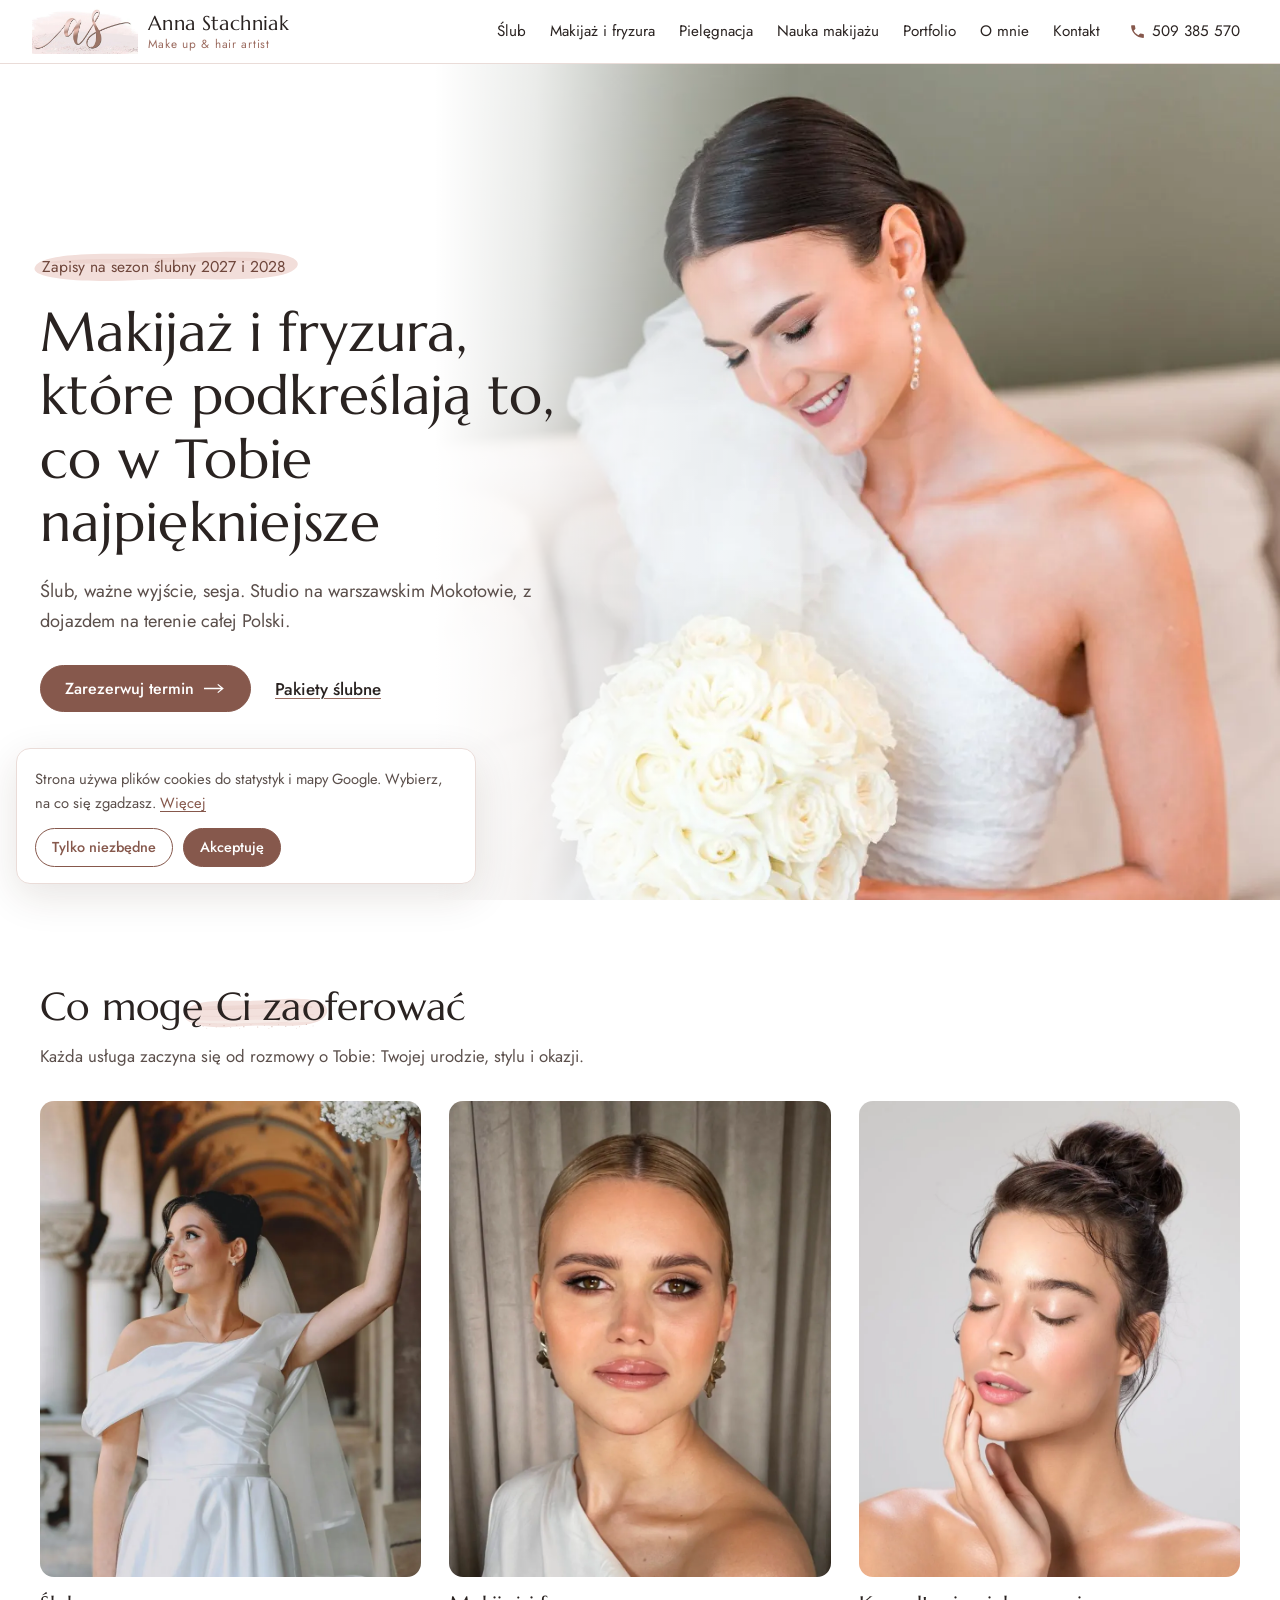
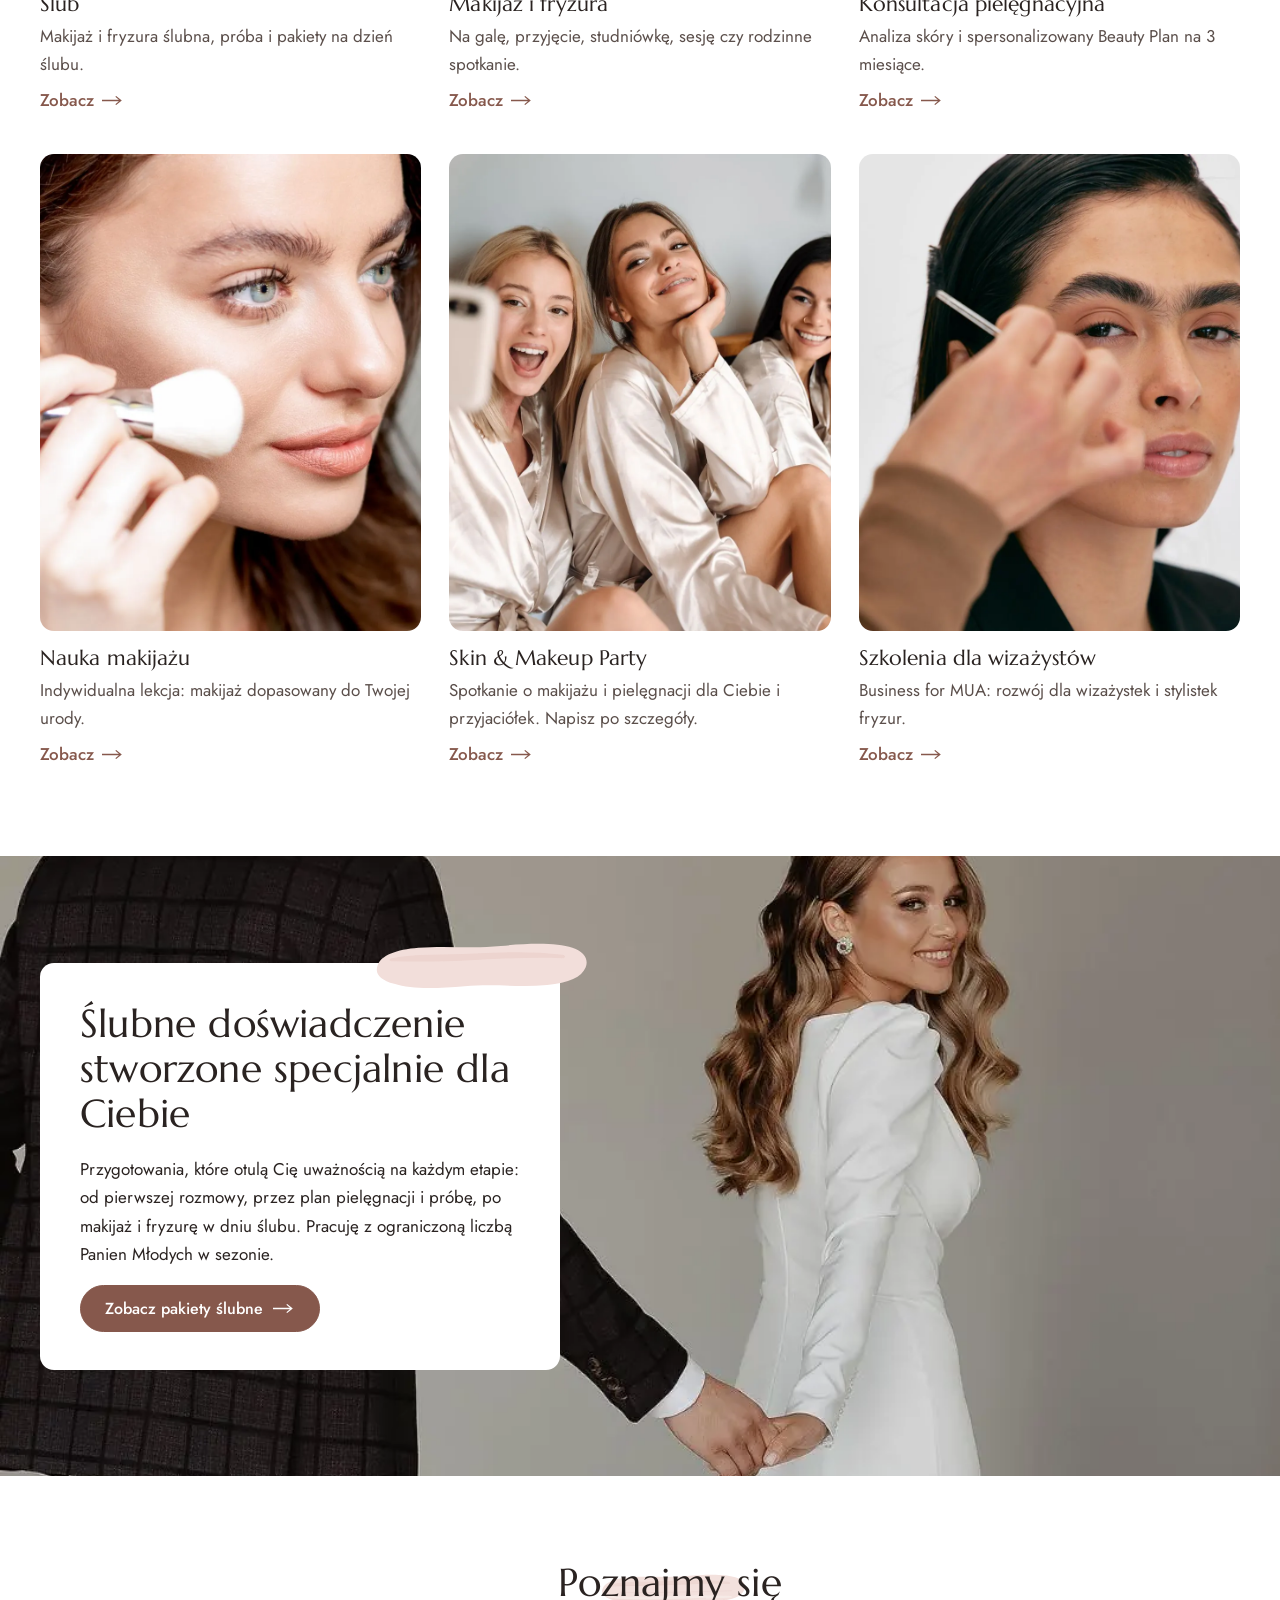
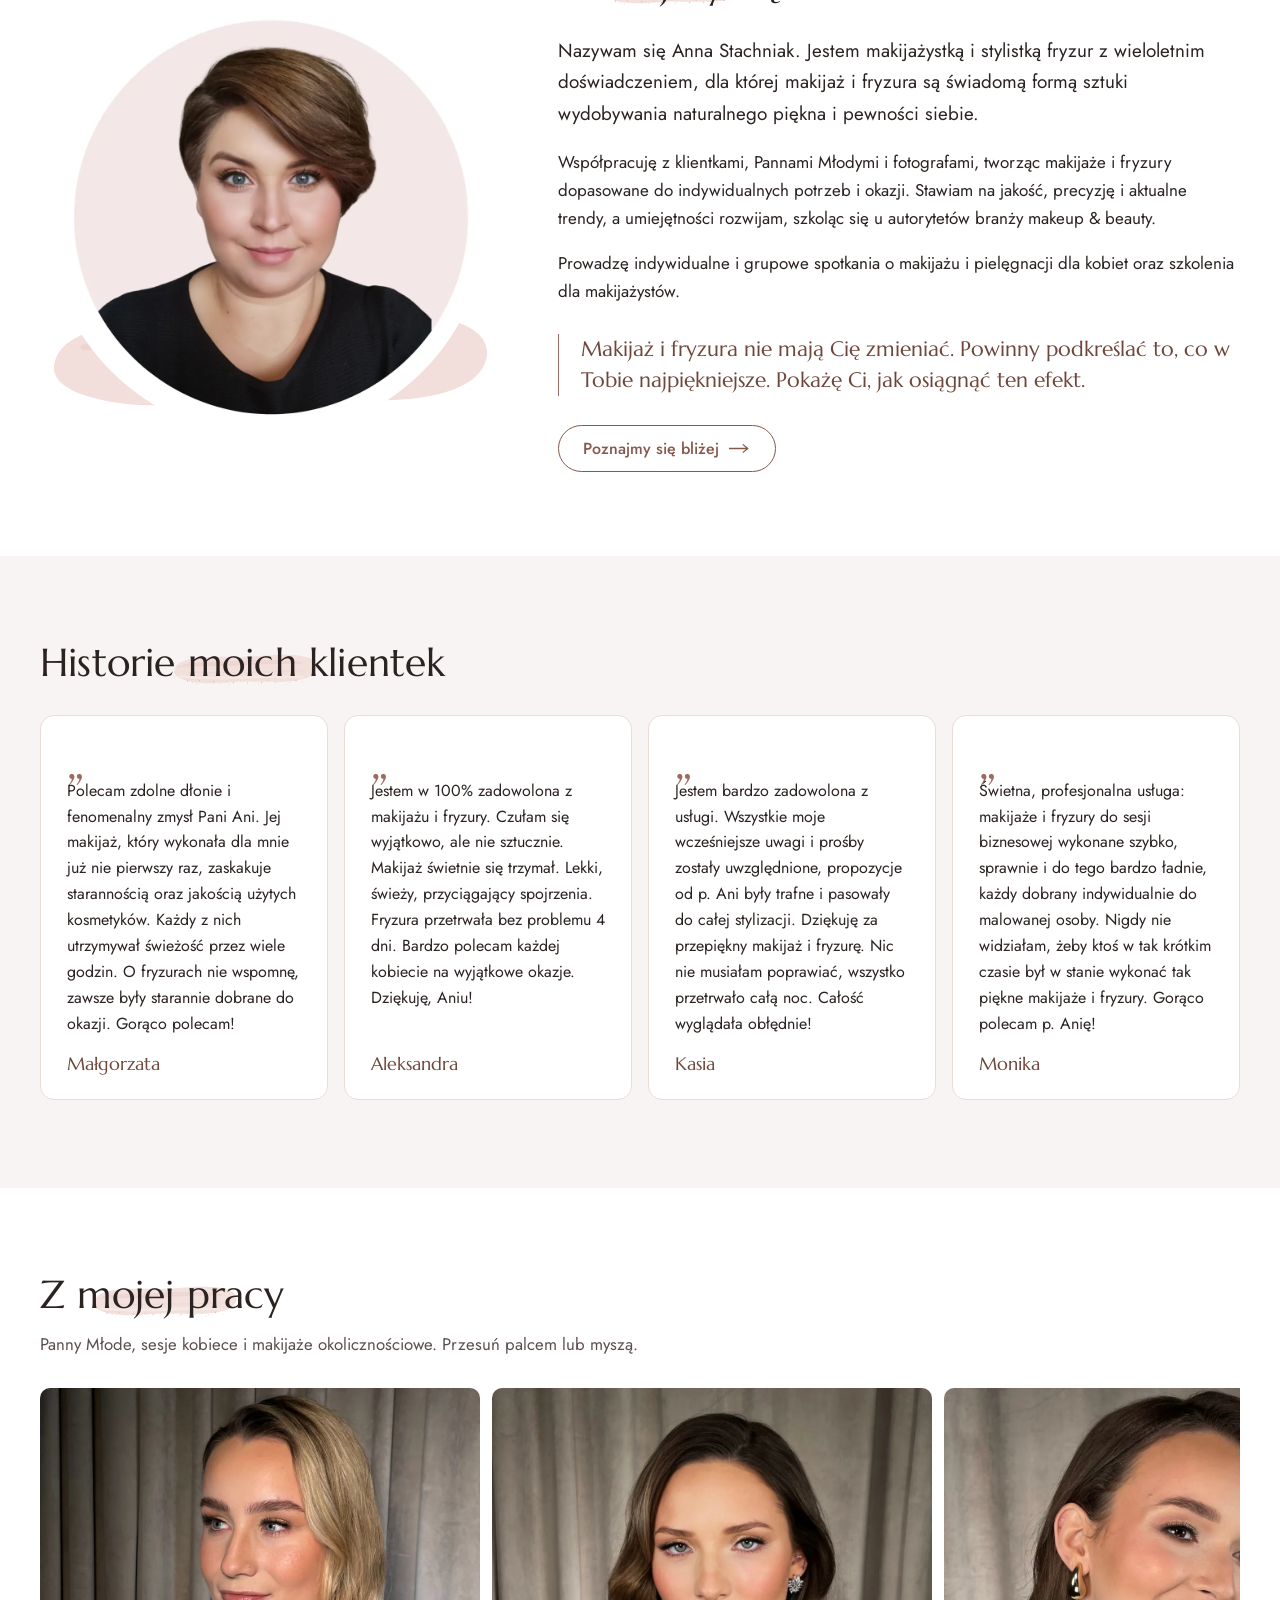
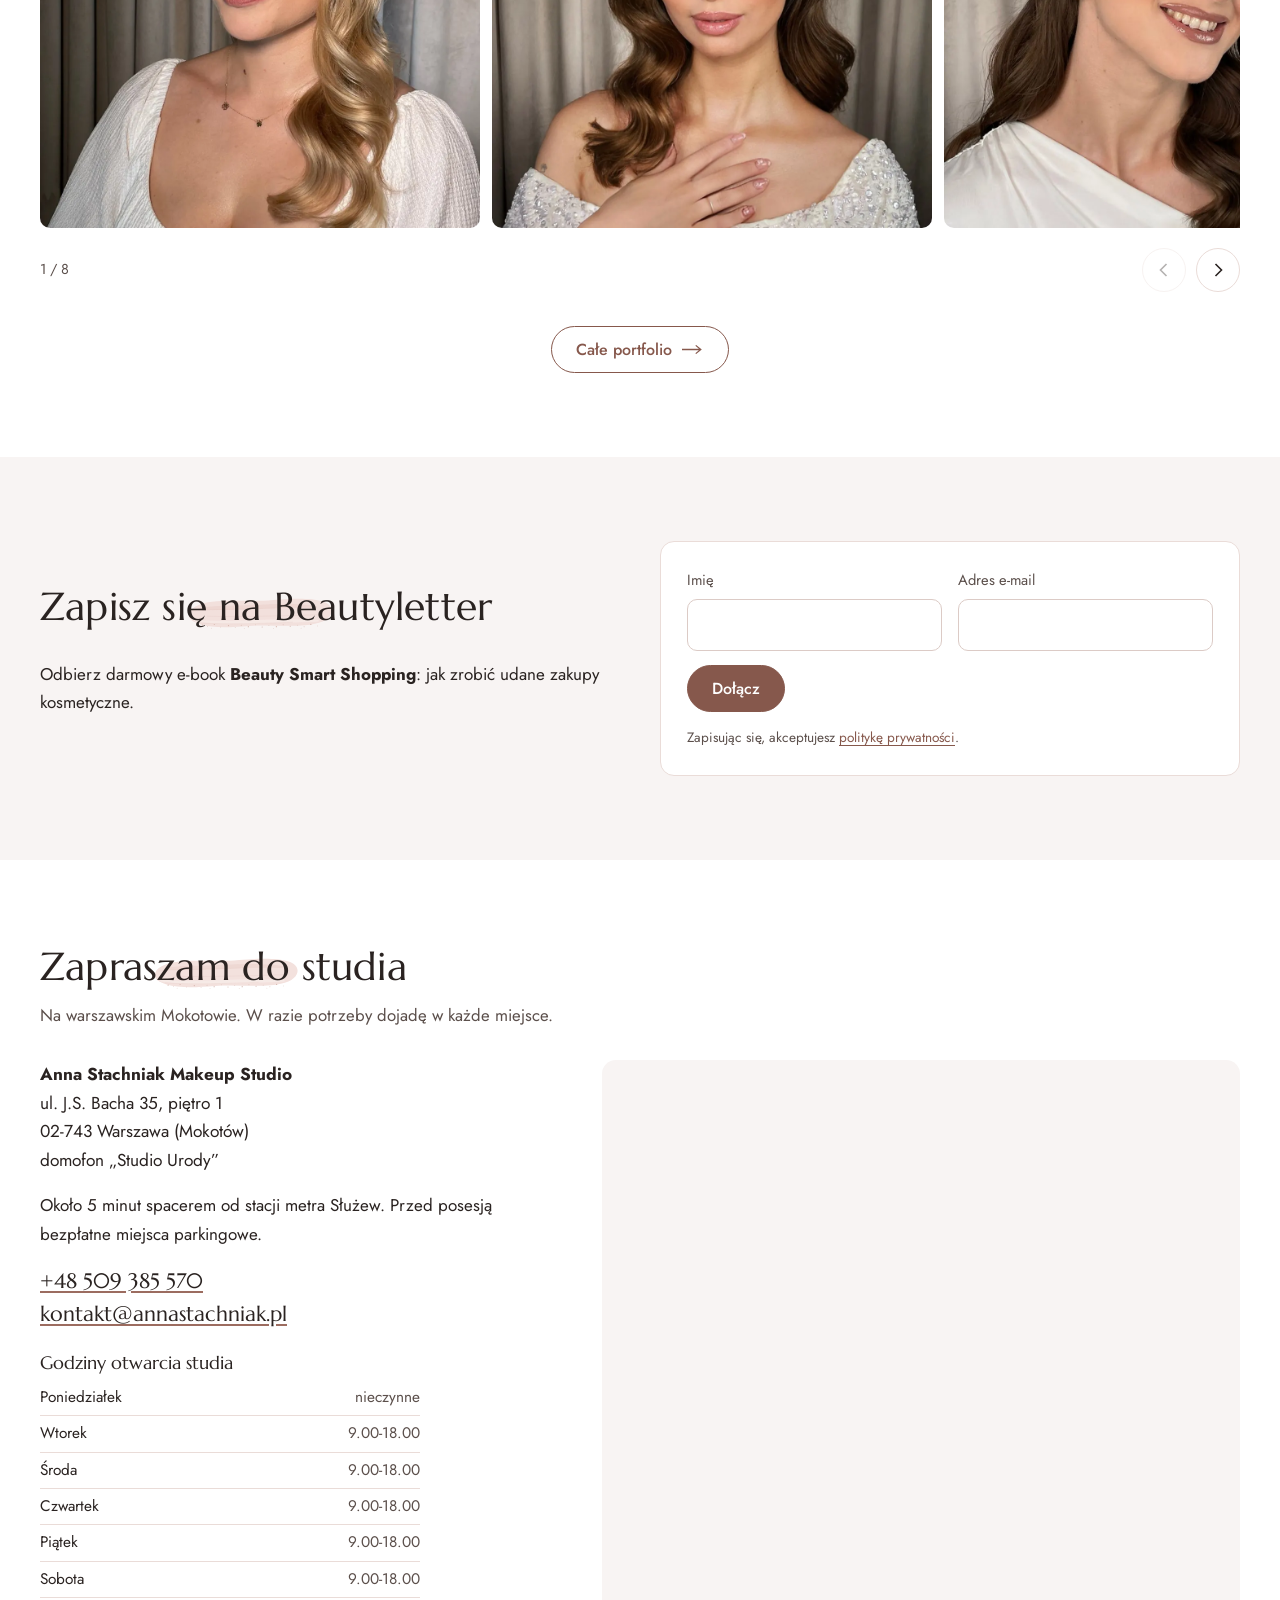
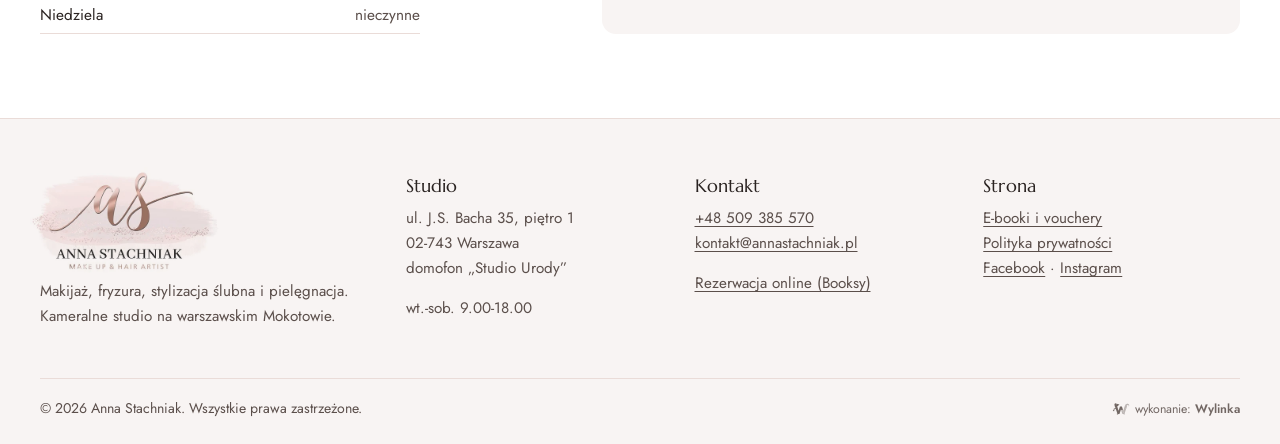
==== index.html @ 41c9ca5e "Koncept strony annastachniak.pl (podglad, noindex)" ====
<!doctype html>
<html lang="pl">
<head>
<meta charset="utf-8">
<meta name="viewport" content="width=device-width,initial-scale=1,viewport-fit=cover">
<meta name="robots" content="noindex,nofollow">
<title>Anna Stachniak - makijaż i fryzura ślubna, Warszawa Mokotów</title>
<meta name="description" content="Makijaż i fryzura ślubna, makijaż okolicznościowy, konsultacja pielęgnacyjna i nauka makijażu. Studio Anny Stachniak na warszawskim Mokotowie, ul. J.S. Bacha 35.">
<meta name="theme-color" content="#ffffff">
<link rel="icon" href="img/favicon.svg" type="image/svg+xml">
<link rel="preconnect" href="https://fonts.googleapis.com">
<link rel="preconnect" href="https://fonts.gstatic.com" crossorigin>
<link href="https://fonts.googleapis.com/css2?family=Jost:wght@400;500&family=Marcellus&display=swap" rel="stylesheet">
<link rel="stylesheet" href="style.css?v=3">
<style>
.wylinka-badge{display:inline-flex;align-items:center;gap:.4em;color:inherit;text-decoration:none;font-size:.875em;line-height:1;opacity:.85}
.wylinka-badge:hover,.wylinka-badge:focus-visible{opacity:1}
.wylinka-badge:focus-visible{outline:2px solid currentColor;outline-offset:3px;border-radius:2px}
.wylinka-badge svg{width:18px;height:18px;flex:none;overflow:visible}
.wylinka-badge b{font-weight:600}
.wylinka-badge .wy-old{opacity:.45;transform-origin:40px 30px;transition:transform .32s cubic-bezier(.3,.7,.4,1),opacity .32s ease-out}
.wylinka-badge .wy-pod{opacity:0;transition:opacity .2s ease-out .08s}
.wylinka-badge:hover .wy-old,.wylinka-badge:focus-visible .wy-old{transform:translate(9px,7px) rotate(9deg);opacity:0}
.wylinka-badge:hover .wy-pod,.wylinka-badge:focus-visible .wy-pod{opacity:1}
@media (prefers-reduced-motion:reduce){.wylinka-badge .wy-old,.wylinka-badge .wy-pod{transition:none}.wylinka-badge:hover .wy-old,.wylinka-badge:focus-visible .wy-old{transform:none;opacity:.45}.wylinka-badge:hover .wy-pod,.wylinka-badge:focus-visible .wy-pod{opacity:0}}
</style>
</head>
<body class="s-index">
<a class="skip" href="#tresc">Przejdź do treści</a>
<header class="top" id="top"><div class="wrap top-in">
<a class="logo" href="index.html" aria-label="Anna Stachniak, strona główna"><img src="img/monogram.webp" width="400" height="174" alt=""><span><b>Anna Stachniak</b><small>Make up &amp; hair artist</small></span></a>
<nav class="menu" id="menu" aria-label="Główne"><a href="slub.html">Ślub</a><a href="makijaz-i-fryzura.html">Makijaż i fryzura</a><a href="konsultacja-pielegnacyjna.html">Pielęgnacja</a><a href="nauka-makijazu.html">Nauka makijażu</a><a href="portfolio.html">Portfolio</a><a href="o-mnie.html">O mnie</a><a href="kontakt.html">Kontakt</a><a class="m-tel" href="tel:+48509385570"><svg viewBox="0 0 24 24" aria-hidden="true"><path d="M6.6 10.8a15.1 15.1 0 0 0 6.6 6.6l2.2-2.2a1 1 0 0 1 1-.25 11.4 11.4 0 0 0 3.6.57 1 1 0 0 1 1 1V20a1 1 0 0 1-1 1A17 17 0 0 1 3 4a1 1 0 0 1 1-1h3.5a1 1 0 0 1 1 1c0 1.25.2 2.45.57 3.57a1 1 0 0 1-.25 1z" fill="currentColor"/></svg>509 385 570</a></nav>
<a class="tel-top" href="tel:+48509385570" aria-label="Zadzwoń 509 385 570"><svg viewBox="0 0 24 24" aria-hidden="true"><path d="M6.6 10.8a15.1 15.1 0 0 0 6.6 6.6l2.2-2.2a1 1 0 0 1 1-.25 11.4 11.4 0 0 0 3.6.57 1 1 0 0 1 1 1V20a1 1 0 0 1-1 1A17 17 0 0 1 3 4a1 1 0 0 1 1-1h3.5a1 1 0 0 1 1 1c0 1.25.2 2.45.57 3.57a1 1 0 0 1-.25 1z" fill="currentColor"/></svg><span>509 385 570</span></a>
<a class="btn btn-top" href="kontakt.html#formularz">Zarezerwuj termin</a>
<button class="burger" type="button" aria-label="Menu" aria-expanded="false" aria-controls="menu"><span></span><span></span><span></span></button>
</div></header>
<main id="tresc">

<section class="hero" aria-label="Anna Stachniak, makijaż i fryzura">
<figure class="hero-foto"><img src="img/1a3449_2026_01_20.webp" width="1080" height="1080" alt="Uśmiechnięta panna młoda z gładkim upięciem i perłowymi kolczykami" fetchpriority="high" decoding="async"></figure>
<div class="hero-in"><div class="wrap">
<div class="hero-txt">
<p class="hero-info">Zapisy na sezon ślubny 2027 i 2028</p>
<h1>Makijaż i fryzura, które podkreślają to, co w Tobie najpiękniejsze</h1>
<p class="lead">Ślub, ważne wyjście, sesja. Studio na warszawskim Mokotowie, z dojazdem na terenie całej Polski.</p>
<div class="cta"><a class="btn " href="kontakt.html#formularz">Zarezerwuj termin<svg class="strz-i" viewBox="0 0 24 12" aria-hidden="true"><path d="M0 6h20M15 1.5 20.5 6 15 10.5" fill="none" stroke="currentColor" stroke-width="1.4"/></svg></a><a class="link-ciemny" href="slub.html">Pakiety ślubne</a></div>
</div></div></div>
</section>

<section class="sekcja" id="oferta"><div class="wrap">
<div class="glowa "><h2><span class="smuga-w"><svg class="smuga" viewBox="0 0 400 110" aria-hidden="true" focusable="false"><use href="img/motyw.svg#smuga"/></svg>Co mogę Ci zaoferować</span></h2><p class="sub">Każda usługa zaczyna się od rozmowy o Tobie: Twojej urodzie, stylu i okazji.</p></div>
<div class="karuzela k-kafle"><div class="tor" tabindex="0" role="region" aria-label="Oferta"><a class="kafel" href="slub.html"><figure><img src="img/5250cd_2026_01_11.webp" width="1080" height="1080" alt="Panna młoda w sukni pod arkadami" loading="lazy" decoding="async"></figure><h3>Ślub</h3><p>Makijaż i fryzura ślubna, próba i pakiety na dzień ślubu.</p><span class="wiecej">Zobacz<svg class="strz-i" viewBox="0 0 24 12" aria-hidden="true"><path d="M0 6h20M15 1.5 20.5 6 15 10.5" fill="none" stroke="currentColor" stroke-width="1.4"/></svg></span></a><a class="kafel" href="makijaz-i-fryzura.html"><figure><img src="img/84840c_2026_01_3.webp" width="1080" height="1080" alt="Makijaż wieczorowy i gładkie upięcie" loading="lazy" decoding="async"></figure><h3>Makijaż i fryzura</h3><p>Na galę, przyjęcie, studniówkę, sesję czy rodzinne spotkanie.</p><span class="wiecej">Zobacz<svg class="strz-i" viewBox="0 0 24 12" aria-hidden="true"><path d="M0 6h20M15 1.5 20.5 6 15 10.5" fill="none" stroke="currentColor" stroke-width="1.4"/></svg></span></a><a class="kafel" href="konsultacja-pielegnacyjna.html"><figure><img src="img/04ea63_2023_11_Anna-Stachniak-makijaz-i-fryzura-1.webp" width="1080" height="1080" alt="Kobieta z promienną cerą dotyka policzka" loading="lazy" decoding="async"></figure><h3>Konsultacja pielęgnacyjna</h3><p>Analiza skóry i spersonalizowany Beauty Plan na 3 miesiące.</p><span class="wiecej">Zobacz<svg class="strz-i" viewBox="0 0 24 12" aria-hidden="true"><path d="M0 6h20M15 1.5 20.5 6 15 10.5" fill="none" stroke="currentColor" stroke-width="1.4"/></svg></span></a><a class="kafel" href="nauka-makijazu.html"><figure><img src="img/860498_2026_01_73.webp" width="1080" height="1080" alt="Nakładanie pudru pędzlem" loading="lazy" decoding="async"></figure><h3>Nauka makijażu</h3><p>Indywidualna lekcja: makijaż dopasowany do Twojej urody.</p><span class="wiecej">Zobacz<svg class="strz-i" viewBox="0 0 24 12" aria-hidden="true"><path d="M0 6h20M15 1.5 20.5 6 15 10.5" fill="none" stroke="currentColor" stroke-width="1.4"/></svg></span></a><a class="kafel" href="kontakt.html#formularz"><figure><img src="img/d4dda2_2026_01_76.webp" width="1080" height="1080" alt="Trzy roześmiane kobiety w szlafrokach robią selfie" loading="lazy" decoding="async"></figure><h3>Skin & Makeup Party</h3><p>Spotkanie o makijażu i pielęgnacji dla Ciebie i przyjaciółek. Napisz po szczegóły.</p><span class="wiecej">Zobacz<svg class="strz-i" viewBox="0 0 24 12" aria-hidden="true"><path d="M0 6h20M15 1.5 20.5 6 15 10.5" fill="none" stroke="currentColor" stroke-width="1.4"/></svg></span></a><a class="kafel" href="https://businessformua.com/" rel="noopener"><figure><img src="img/6bdde3_2026_01_83.webp" width="1080" height="1080" alt="Wizażystka czesze brwi szczoteczką" loading="lazy" decoding="async"></figure><h3>Szkolenia dla wizażystów</h3><p>Business for MUA: rozwój dla wizażystek i stylistek fryzur.</p><span class="wiecej">Zobacz<svg class="strz-i" viewBox="0 0 24 12" aria-hidden="true"><path d="M0 6h20M15 1.5 20.5 6 15 10.5" fill="none" stroke="currentColor" stroke-width="1.4"/></svg></span></a></div><div class="nawig"><span class="licznik" aria-hidden="true"></span><button class="strz wstecz" type="button" aria-label="Poprzednie"><svg viewBox="0 0 16 16"><path d="M10.5 2 4.5 8l6 6"/></svg></button><button class="strz dalej" type="button" aria-label="Następne"><svg viewBox="0 0 16 16"><path d="M5.5 2l6 6-6 6"/></svg></button></div></div>
</div></section>

<section class="pas-foto" aria-label="Ślub">
<figure><img src="img/7d1604_2026_01_27.webp" width="1080" height="1080" alt="Para młoda idzie trzymając się za ręce" loading="lazy" decoding="async"></figure>
<div class="pas-txt"><div class="wrap"><div class="pas-karta">
<h2>Ślubne doświadczenie stworzone specjalnie dla Ciebie</h2>
<p>Przygotowania, które otulą Cię uważnością na każdym etapie: od pierwszej rozmowy, przez plan pielęgnacji i próbę, po makijaż i fryzurę w dniu ślubu. Pracuję z ograniczoną liczbą Panien Młodych w sezonie.</p>
<a class="btn " href="slub.html">Zobacz pakiety ślubne<svg class="strz-i" viewBox="0 0 24 12" aria-hidden="true"><path d="M0 6h20M15 1.5 20.5 6 15 10.5" fill="none" stroke="currentColor" stroke-width="1.4"/></svg></a>
</div></div></div>
</section>

<section class="sekcja" id="o-mnie"><div class="wrap poznajmy">
<figure class="portret"><img src="img/4a7f6d_2022_01_Anna-Stachniak-1.webp" width="1080" height="1080" alt="Anna Stachniak, wizażystka i stylistka fryzur" loading="lazy" decoding="async"></figure>
<div>
<div class="glowa "><h2><span class="smuga-w"><svg class="smuga" viewBox="0 0 400 110" aria-hidden="true" focusable="false"><use href="img/motyw.svg#smuga"/></svg>Poznajmy się</span></h2></div>
<p class="lead-m">Nazywam się Anna Stachniak. Jestem makijażystką i stylistką fryzur z wieloletnim doświadczeniem, dla której makijaż i fryzura są świadomą formą sztuki wydobywania naturalnego piękna i pewności siebie.</p>
<p>Współpracuję z klientkami, Pannami Młodymi i fotografami, tworząc makijaże i fryzury dopasowane do indywidualnych potrzeb i okazji. Stawiam na jakość, precyzję i aktualne trendy, a umiejętności rozwijam, szkoląc się u autorytetów branży makeup &amp; beauty.</p>
<p>Prowadzę indywidualne i grupowe spotkania o makijażu i pielęgnacji dla kobiet oraz szkolenia dla makijażystów.</p>
<blockquote class="motto">Makijaż i fryzura nie mają Cię zmieniać. Powinny podkreślać to, co w Tobie najpiękniejsze. Pokażę Ci, jak osiągnąć ten efekt.</blockquote>
<a class="btn btn-jasny" href="o-mnie.html">Poznajmy się bliżej<svg class="strz-i" viewBox="0 0 24 12" aria-hidden="true"><path d="M0 6h20M15 1.5 20.5 6 15 10.5" fill="none" stroke="currentColor" stroke-width="1.4"/></svg></a>
</div>
</div></section>

<section class="sekcja jasna" id="opinie"><div class="wrap">
<div class="glowa "><h2><span class="smuga-w"><svg class="smuga" viewBox="0 0 400 110" aria-hidden="true" focusable="false"><use href="img/motyw.svg#smuga"/></svg>Historie moich klientek</span></h2></div>
<div class="karuzela k-opinie"><div class="tor" tabindex="0" role="region" aria-label="Opinie klientek"><figure class="opinia"><span class="cudz" aria-hidden="true">„</span><blockquote>Polecam zdolne dłonie i fenomenalny zmysł Pani Ani. Jej makijaż, który wykonała dla mnie już nie pierwszy raz, zaskakuje starannością oraz jakością użytych kosmetyków. Każdy z nich utrzymywał świeżość przez wiele godzin. O fryzurach nie wspomnę, zawsze były starannie dobrane do okazji. Gorąco polecam!</blockquote><figcaption>Małgorzata</figcaption></figure><figure class="opinia"><span class="cudz" aria-hidden="true">„</span><blockquote>Jestem w 100% zadowolona z makijażu i fryzury. Czułam się wyjątkowo, ale nie sztucznie. Makijaż świetnie się trzymał. Lekki, świeży, przyciągający spojrzenia. Fryzura przetrwała bez problemu 4 dni. Bardzo polecam każdej kobiecie na wyjątkowe okazje. Dziękuję, Aniu!</blockquote><figcaption>Aleksandra</figcaption></figure><figure class="opinia"><span class="cudz" aria-hidden="true">„</span><blockquote>Jestem bardzo zadowolona z usługi. Wszystkie moje wcześniejsze uwagi i prośby zostały uwzględnione, propozycje od p. Ani były trafne i pasowały do całej stylizacji. Dziękuję za przepiękny makijaż i fryzurę. Nic nie musiałam poprawiać, wszystko przetrwało całą noc. Całość wyglądała obłędnie!</blockquote><figcaption>Kasia</figcaption></figure><figure class="opinia"><span class="cudz" aria-hidden="true">„</span><blockquote>Świetna, profesjonalna usługa: makijaże i fryzury do sesji biznesowej wykonane szybko, sprawnie i do tego bardzo ładnie, każdy dobrany indywidualnie do malowanej osoby. Nigdy nie widziałam, żeby ktoś w tak krótkim czasie był w stanie wykonać tak piękne makijaże i fryzury. Gorąco polecam p. Anię!</blockquote><figcaption>Monika</figcaption></figure></div><div class="nawig"><span class="licznik" aria-hidden="true"></span><button class="strz wstecz" type="button" aria-label="Poprzednie"><svg viewBox="0 0 16 16"><path d="M10.5 2 4.5 8l6 6"/></svg></button><button class="strz dalej" type="button" aria-label="Następne"><svg viewBox="0 0 16 16"><path d="M5.5 2l6 6-6 6"/></svg></button></div></div>
</div></section>

<section class="sekcja" id="portfolio-skrot"><div class="wrap">
<div class="glowa "><h2><span class="smuga-w"><svg class="smuga" viewBox="0 0 400 110" aria-hidden="true" focusable="false"><use href="img/motyw.svg#smuga"/></svg>Z mojej pracy</span></h2><p class="sub">Panny Młode, sesje kobiece i makijaże okolicznościowe. Przesuń palcem lub myszą.</p></div>
<div class="karuzela k-foto"><div class="tor" tabindex="0" role="region" aria-label="Zdjęcia z portfolio"><figure class="foto" style="aspect-ratio:1080/1080"><img src="img/2d2cc6_2026_01_16.webp" width="1080" height="1080" alt="Makijaż i fale na długich włosach" loading="lazy" decoding="async"></figure><figure class="foto" style="aspect-ratio:1080/1080"><img src="img/318553_2026_01_21.webp" width="1080" height="1080" alt="Panna młoda z falami i delikatnym makijażem" loading="lazy" decoding="async"></figure><figure class="foto" style="aspect-ratio:1080/1080"><img src="img/b1f1e5_2026_01_9.webp" width="1080" height="1080" alt="Rozświetlony makijaż i upięcie" loading="lazy" decoding="async"></figure><figure class="foto" style="aspect-ratio:1080/1080"><img src="img/ef9462_2026_01_5.webp" width="1080" height="1080" alt="Panna młoda w sukni z bufiastymi rękawami" loading="lazy" decoding="async"></figure><figure class="foto" style="aspect-ratio:1080/1080"><img src="img/0ae4c4_2026_01_12.webp" width="1080" height="1080" alt="Klasyczne fale i makijaż dzienny" loading="lazy" decoding="async"></figure><figure class="foto" style="aspect-ratio:1080/1080"><img src="img/9f9741_2026_01_15.webp" width="1080" height="1080" alt="Miękki makijaż i fale" loading="lazy" decoding="async"></figure><figure class="foto" style="aspect-ratio:1080/1080"><img src="img/fd767a_2026_01_4.webp" width="1080" height="1080" alt="Makijaż wieczorowy z gładkim upięciem" loading="lazy" decoding="async"></figure><figure class="foto" style="aspect-ratio:1080/1080"><img src="img/bb076a_2026_01_6.webp" width="1080" height="1080" alt="Makijaż i fryzura do błyszczącej kreacji" loading="lazy" decoding="async"></figure></div><div class="nawig"><span class="licznik" aria-hidden="true"></span><button class="strz wstecz" type="button" aria-label="Poprzednie"><svg viewBox="0 0 16 16"><path d="M10.5 2 4.5 8l6 6"/></svg></button><button class="strz dalej" type="button" aria-label="Następne"><svg viewBox="0 0 16 16"><path d="M5.5 2l6 6-6 6"/></svg></button></div></div>
<div class="cta-c"><a class="btn btn-jasny" href="portfolio.html">Całe portfolio<svg class="strz-i" viewBox="0 0 24 12" aria-hidden="true"><path d="M0 6h20M15 1.5 20.5 6 15 10.5" fill="none" stroke="currentColor" stroke-width="1.4"/></svg></a></div>
</div></section>

<section class="sekcja jasna" id="beautyletter"><div class="wrap bl">
<div>
<div class="glowa "><h2><span class="smuga-w"><svg class="smuga" viewBox="0 0 400 110" aria-hidden="true" focusable="false"><use href="img/motyw.svg#smuga"/></svg>Zapisz się na Beautyletter</span></h2></div>
<p>Odbierz darmowy e-book <b>Beauty Smart Shopping</b>: jak zrobić udane zakupy kosmetyczne.</p>
</div>
<form class="formularz f-bl" data-pokaz novalidate>
<label><span>Imię</span><input type="text" name="imie" autocomplete="given-name"></label>
<label><span>Adres e-mail</span><input type="email" name="email" autocomplete="email"></label>
<button class="btn" type="submit">Dołącz</button>
<p class="male">Zapisując się, akceptujesz <a href="polityka-prywatnosci.html">politykę prywatności</a>.</p>
<p class="info-form" role="status"></p>
</form>
</div></section>

<section class="sekcja" id="kontakt"><div class="wrap">
<div class="glowa "><h2><span class="smuga-w"><svg class="smuga" viewBox="0 0 400 110" aria-hidden="true" focusable="false"><use href="img/motyw.svg#smuga"/></svg>Zapraszam do studia</span></h2><p class="sub">Na warszawskim Mokotowie. W razie potrzeby dojadę w każde miejsce.</p></div>
<div class="kontakt-grid">
<div class="kontakt-dane">
<p class="adres"><b>Anna Stachniak Makeup Studio</b><br>ul. J.S. Bacha 35, piętro 1<br>02-743 Warszawa (Mokotów)<br>domofon „Studio Urody”</p>
<p>Około 5 minut spacerem od stacji metra Służew. Przed posesją bezpłatne miejsca parkingowe.</p>
<p class="duze"><a href="tel:+48509385570">+48 509 385 570</a><br><a href="mailto:kontakt@annastachniak.pl">kontakt@annastachniak.pl</a></p>
<table class="godziny"><caption>Godziny otwarcia studia</caption>
<tr><th>Poniedziałek</th><td>nieczynne</td></tr><tr><th>Wtorek</th><td>9.00-18.00</td></tr><tr><th>Środa</th><td>9.00-18.00</td></tr><tr><th>Czwartek</th><td>9.00-18.00</td></tr><tr><th>Piątek</th><td>9.00-18.00</td></tr><tr><th>Sobota</th><td>9.00-18.00</td></tr><tr><th>Niedziela</th><td>nieczynne</td></tr></table>
</div>
<div class="mapa"><iframe title="Mapa dojazdu do studia, ul. J.S. Bacha 35, Warszawa" src="https://www.google.com/maps?q=Jana+Sebastiana+Bacha+35,+02-743+Warszawa&amp;z=16&amp;output=embed" loading="lazy" referrerpolicy="no-referrer-when-downgrade"></iframe></div>
</div>
</div></section>
</main>
<footer class="stopka"><div class="wrap">
<div class="st-grid">
<div class="st-marka"><img src="img/logo.webp" width="480" height="267" alt="Anna Stachniak, make up &amp; hair artist" loading="lazy"><p>Makijaż, fryzura, stylizacja ślubna i pielęgnacja. Kameralne studio na warszawskim Mokotowie.</p></div>
<div><h3>Studio</h3><p>ul. J.S. Bacha 35, piętro 1<br>02-743 Warszawa<br>domofon „Studio Urody”</p><p>wt.-sob. 9.00-18.00</p></div>
<div><h3>Kontakt</h3><p><a href="tel:+48509385570">+48 509 385 570</a><br><a href="mailto:kontakt@annastachniak.pl">kontakt@annastachniak.pl</a></p><p><a href="https://annastachniak.booksy.com" rel="noopener">Rezerwacja online (Booksy)</a></p></div>
<div><h3>Strona</h3><p><a href="sklep.html">E-booki i vouchery</a><br><a href="polityka-prywatnosci.html">Polityka prywatności</a><br><a href="https://www.facebook.com/annastachniak.makeup.and.hair" rel="noopener">Facebook</a> · <a href="https://www.instagram.com/annastachniak_makeupstudio/" rel="noopener">Instagram</a></p></div>
</div>
<div class="st-dol"><span>© <span id="rok">2026</span> Anna Stachniak. Wszystkie prawa zastrzeżone.</span><a class="wylinka-badge" href="https://wylinka.pl/?utm_source=annastachniak.pl&amp;utm_medium=stopka&amp;utm_campaign=wykonanie" rel="noopener" title="Strona wykonana przez Wylinka"><svg viewBox="0 0 64 64" aria-hidden="true" focusable="false" fill="currentColor"><path d="M9.8 22.8l-1.2-7.9 2.2-3.7 15.5 4.6-.5 1.5-7.2 5.5 4.7 15.6 5-15.6 7 0 4.1 12.7-4.2-.9-2.6 1.8-.8-2.2-5.3 15.6-4.3 0 .4 .2-2.1 2.8-1.3-1.1 1.1-1.4-3.1 .2-.1-1.7 2.2-.1-5.7-16.5-4.8 .6-.8 3.1 0 .5-.3 .5 .8 2.2-1.6 .5-.4-1.3-.8 1.6-1.5-.8 .8-1.6-1.4 .6-.6-1.6 2.3-.8 .2-.4 1.3-4.8 5.9-.8-2.4-6.9zM15.2 13.7l-.1-.4-.4 .8-.1 .8 .1 1 .1 .4 .3 .7 .3-.9 .1-.7 0-.8z"/><path class="wy-pod" d="M37.1 49.8l-4.5-13.3 2.6-1.8 4.2 .9 .9 2.8 3-9.7 0-.5 .1-.8 3.2-8.4 .5-1 .6-1 .9-1.1 1.3-1 1.1-.7 1.4-.5 1.4-.3 .7 0 .9 0 1.2 .3 1.4 .6 .8 .5 .7 .7 .6 .7 .5 .9 .3 .9 .1 .9 0 .8-.2 .9-.5 .9-.5 .6-.7 .5-.7 .3-.1-.1 0-.1 .5-.5 .3-.7 .2-.5 0-.6-.1-.6-.3-.7-.4-.5-.4-.4-.5-.3-.6-.3-.7 0-.7 .1-.6 .1-.5 .4-.5 .5-.3 .5-.2 .7-.1 1.5-1.4 5.1-.8 3.3-.3 .7-.5 .7-6 17.5 1.9 .1-.1 1.7-3.1-.2 1.1 1.4-1.3 1.1-2.1-2.8 .4-.2z"/><path class="wy-old" d="M40.8 50l.4-.2-4.1 0-4.2-12.5 2.5-1.7 4.3 .9 .6 1.9 .6-1.6 0-.3 2.4-7.8 0-.5 .1-.8 3.2-8.4 .4-.8 .6-.9 .9-1.2 .9-.9 1.3-.8 1.4-.6 1.2-.3 1.4-.1 1.3 .1 .6 .2 .8 .3 1.1 .6 .9 .7 .7 .9 .5 .9 .3 .9 .1 1.1-.1 .9-.3 .9-.4 .7-.6 .7-.6 .4-.6 .2-.1-.1 0-.1 .5-.5 .3-.7 .2-.5 0-.5-.1-.6-.2-.6-.3-.5-.4-.5-.5-.3-.6-.3-.7-.1-.6 0-.6 .1-.6 .3-.6 .5-.3 .4-.2 .5-.1 .5-.1 1.5-1.4 5.1-.8 3.3-.3 .7-.5 .7-6 17.5 1.9 .1-.1 1.7-3.1-.2 1.1 1.4-1.3 1.1zM49.6 17.1l.6 1.7-1.5 1.9 .4 .4 1.8-2.1-.7-2.1zM48.1 28.3l.5 1.8-1.7 1.8 .4 .4 1.9-2-.6-2.2zM37.9 41.7l1.7-1.5-.4-.4-1.7 1.4zM42.6 38.7l-1.5 2.8 1.1 2-1.3 2.6 .5 .2 1.5-2.8-1.1-2 1.4-2.5z"/></svg><span>wykonanie: <b>Wylinka</b></span></a></div>
</div></footer>
<div class="mob" aria-hidden="true"><a href="tel:+48509385570"><svg viewBox="0 0 24 24" aria-hidden="true"><path d="M6.6 10.8a15.1 15.1 0 0 0 6.6 6.6l2.2-2.2a1 1 0 0 1 1-.25 11.4 11.4 0 0 0 3.6.57 1 1 0 0 1 1 1V20a1 1 0 0 1-1 1A17 17 0 0 1 3 4a1 1 0 0 1 1-1h3.5a1 1 0 0 1 1 1c0 1.25.2 2.45.57 3.57a1 1 0 0 1-.25 1z" fill="currentColor"/></svg>Zadzwoń</a><a class="mob-cta" href="kontakt.html#formularz">Zarezerwuj termin</a></div>
<div class="zgody" role="dialog" aria-label="Pliki cookies"><p>Strona używa plików cookies do statystyk i mapy Google. Wybierz, na co się zgadzasz. <a href="polityka-prywatnosci.html">Więcej</a></p><div><button type="button" class="btn btn-jasny" data-zgoda="niezbedne">Tylko niezbędne</button><button type="button" class="btn" data-zgoda="wszystkie">Akceptuję</button></div></div>
<script src="app.js?v=3" defer></script>
</body>
</html>
---- style.css ----
/* Anna Stachniak - koncept Wylinki. Motyw: pociągnięcie pędzla z logo (różowa smuga z drobinkami, różowe złoto liter "as"). */
:root{
  --ink:#2a2321; --ink2:#5b4f4b; --rose:#9c6c60; --rose-d:#86584c; --rose-dd:#6f463b;
  --blush:#f2deda; --line:#eadcd8; --jasne:#f8f4f3; --bg:#fff;
  --serif:"Marcellus",Georgia,"Times New Roman",serif; --sans:"Jost",system-ui,-apple-system,"Segoe UI",Roboto,sans-serif;
  --top:64px; --r:14px;
}
*{box-sizing:border-box}
html{-webkit-text-size-adjust:100%;scroll-padding-top:calc(var(--top) + 12px)}
@media (prefers-reduced-motion:no-preference){html{scroll-behavior:smooth}}
body{margin:0;background:var(--bg);color:var(--ink);font:400 17px/1.65 var(--sans);overflow-x:hidden}
img{max-width:100%;height:auto;display:block}
a{color:var(--rose-d);text-underline-offset:3px}
a:hover{color:var(--rose-dd)}
h1,h2,h3{font-family:var(--serif);font-weight:400;line-height:1.15;margin:0 0 .5em;color:var(--ink);letter-spacing:.005em}
h1{font-size:clamp(2rem,1.05rem + 3vw,3.5rem)}
h2{font-size:clamp(1.65rem,1.15rem + 1.7vw,2.45rem)}
h3{font-size:1.32rem}
p{margin:0 0 1em}
.wrap{width:min(1200px,100% - 32px);margin-inline:auto}
.skip{position:absolute;left:-999px;top:8px;background:#fff;padding:8px 12px;z-index:200}
.skip:focus{left:8px}
:focus-visible{outline:2px solid var(--rose-d);outline-offset:3px}

/* ---------- nagłówek ---------- */
.top{position:sticky;top:0;z-index:50;background:rgba(255,255,255,.97);border-bottom:1px solid var(--line);height:var(--top)}
.top-in{display:flex;align-items:center;gap:18px;height:100%}
.logo{display:flex;align-items:center;gap:10px;text-decoration:none;color:var(--ink);flex:none;margin-right:auto}
.logo img{height:46px;width:auto;margin:-2px 0 0 -8px}
.logo span{display:flex;flex-direction:column;line-height:1.1}
.logo b{font:400 1.22rem/1.1 var(--serif);letter-spacing:.02em}
.logo small{font-size:.74rem;color:var(--rose);letter-spacing:.06em;margin-top:3px}
.menu{display:flex;align-items:center;gap:2px}
.menu a{position:relative;padding:8px 11px;color:var(--ink);text-decoration:none;font-size:.95rem;white-space:nowrap;z-index:0}
.menu a::before{content:"";position:absolute;left:2px;right:2px;bottom:3px;height:16px;background:url(img/smuga.svg) center/100% 100% no-repeat;opacity:0;transform:scaleX(.6);transform-origin:left;transition:opacity .2s,transform .25s ease-out;z-index:-1}
.menu a:hover::before{opacity:.7;transform:none}
.menu a.on::before{opacity:1;transform:none}
.menu .m-tel{display:none}
.tel-top{display:flex;align-items:center;gap:6px;color:var(--ink);text-decoration:none;font-size:.95rem;white-space:nowrap}
.tel-top svg{width:17px;height:17px;color:var(--rose-d)}
.btn-top{padding:10px 18px;font-size:.92rem}
.burger{display:none;width:44px;height:44px;border:0;background:none;padding:10px;cursor:pointer;flex-direction:column;justify-content:center;gap:5px}
.burger span{display:block;height:1.6px;background:var(--ink);transition:transform .2s,opacity .2s}
.burger[aria-expanded="true"] span:nth-child(1){transform:translateY(6.6px) rotate(45deg)}
.burger[aria-expanded="true"] span:nth-child(2){opacity:0}
.burger[aria-expanded="true"] span:nth-child(3){transform:translateY(-6.6px) rotate(-45deg)}
@media (max-width:1380px){
  .top .btn-top{display:none}
}
@media (max-width:1100px){
  :root{--top:60px}
  .logo img{height:40px}
  .burger{display:flex}
  .tel-top span{display:none}
  .tel-top{width:44px;height:44px;justify-content:center;border:1px solid var(--line);border-radius:50%}
  .menu{position:fixed;left:0;right:0;top:var(--top);bottom:0;background:#fff;flex-direction:column;align-items:stretch;gap:0;padding:12px 20px 28px;overflow-y:auto;transform:translateY(-8px);opacity:0;visibility:hidden;transition:opacity .2s,transform .2s,visibility .2s}
  .menu.open{opacity:1;transform:none;visibility:visible}
  .menu a{font:400 1.45rem/1.3 var(--serif);padding:13px 4px;border-bottom:1px solid var(--line)}
  .menu a::before{left:0;right:auto;width:150px;bottom:10px;height:22px}
  .menu .m-tel{display:flex;align-items:center;gap:10px;font:500 1.05rem var(--sans);color:var(--rose-d);border:0;margin-top:14px}
  .menu .m-tel svg{width:18px;height:18px}
  .menu .m-tel::before{display:none}
}
@media (max-width:380px){.logo small{display:none}.logo b{font-size:1.1rem}}

/* ---------- przyciski ---------- */
.btn{white-space:nowrap;display:inline-flex;align-items:center;justify-content:center;gap:10px;background:var(--rose-d);color:#fff;border:1px solid var(--rose-d);border-radius:40px;padding:13px 24px;font:500 1rem/1.2 var(--sans);text-decoration:none;cursor:pointer;transition:background .2s,color .2s,transform .2s}
.btn:hover{background:var(--rose-dd);border-color:var(--rose-dd);color:#fff}
.btn:active{transform:scale(.98)}
.btn-jasny{background:transparent;color:var(--rose-d)}
.btn-jasny:hover{background:var(--rose-d);color:#fff}
.strz-i{width:22px;height:11px;flex:none;transition:transform .2s}
.btn:hover .strz-i{transform:translateX(3px)}
.link-ciemny{color:var(--ink);font-weight:500;text-decoration:underline;text-decoration-color:var(--rose);text-decoration-thickness:1px}
.cta{display:flex;flex-wrap:wrap;align-items:center;gap:14px 24px}
.cta-c{text-align:center;margin-top:34px}

/* ---------- nagłówki sekcji: litery na smudze, jak w logo ---------- */
.glowa{margin-bottom:30px;max-width:760px}
.glowa h2{margin-bottom:.35em}
.glowa.odstep{margin-top:56px}
.smuga-w{position:relative;display:inline;z-index:0}
.smuga{position:absolute;left:-.4em;top:.28em;width:calc(100% + .9em);max-width:12em;height:1.05em;z-index:-1;pointer-events:none;opacity:.9}
.sub{color:var(--ink2);margin:0;font-size:1.05rem}

/* ---------- hero (strona główna) ---------- */
.hero{position:relative;display:flex;align-items:center;min-height:min(calc(100svh - var(--top)),900px);overflow:hidden;background:#e9e6e1}
.hero{background:#fff}
.hero-foto{position:absolute;top:0;bottom:0;right:0;left:34%;margin:0}
.hero-foto img{width:100%;height:100%;object-fit:cover;object-position:50% 22%}
.hero-foto::after{content:"";position:absolute;inset:0;background:linear-gradient(90deg,#fff 0,rgba(255,255,255,.82) 12%,rgba(255,255,255,.25) 30%,rgba(255,255,255,0) 42%)}
.hero-in{position:relative;width:100%;padding:48px 0;z-index:1}
.hero-txt{max-width:560px}
.hero-info{display:inline-block;position:relative;z-index:0;font-size:.98rem;color:var(--rose-dd);margin-bottom:18px;padding:2px 2px}
.hero-info::before{content:"";position:absolute;inset:-6px -14px;background:url(img/smuga.svg) center/100% 100% no-repeat;z-index:-1}
.hero h1{margin-bottom:.4em}
.lead{font-size:1.14rem;color:var(--ink2);max-width:36em;margin-bottom:1.6em}
@media (max-width:760px){
  .hero{flex-direction:column;align-items:stretch;min-height:calc(100svh - var(--top));background:#fff}
  .hero::before{display:none}
  .hero-foto{position:relative;inset:auto;flex:1 1 0;min-height:min(60vw,30svh);max-height:58svh;align-self:stretch;width:100%}
  .hero-foto img{position:absolute;inset:0;object-position:58% 30%}
  .hero-foto::after{background:linear-gradient(180deg,rgba(255,255,255,0) 65%,#fff 100%)}
  .hero-in{flex:0 0 auto;padding:6px 0 calc(18px + env(safe-area-inset-bottom))}
  .hero-info{font-size:.9rem;margin-bottom:10px}
  .hero h1{font-size:clamp(1.62rem,1rem + 2.6svh,2.2rem);margin-bottom:.35em}
  .hero .lead{font-size:clamp(.98rem,.8rem + .9svh,1.08rem);margin-bottom:1.05em;line-height:1.5}
}
@media (max-width:760px) and (max-height:700px){
  .podhero h1{font-size:1.6rem}
  .podhero .lead{font-size:.95rem;line-height:1.5}
  .hero-info{margin-bottom:6px;font-size:.85rem}
  .hero h1{font-size:1.5rem}
  .hero .lead{font-size:.95rem;margin-bottom:.8em}
  .hero .btn{padding:11px 20px}
}

/* ---------- podstrony: hero ---------- */
.podhero{padding:44px 0 52px;border-bottom:1px solid var(--line)}
.ph-grid{display:grid;grid-template-columns:minmax(0,1.05fr) minmax(0,.95fr);gap:56px;align-items:center}
.ph-foto{position:relative;margin:0;z-index:0}
.ph-foto img{width:100%;aspect-ratio:4/5;max-height:calc(100svh - var(--top) - 96px);object-fit:cover;border-radius:var(--r)}
.ph-foto::before{content:"";position:absolute;left:-46px;bottom:-26px;width:68%;height:110px;background:url(img/smuga.svg) center/100% 100% no-repeat;z-index:-1}
.ph-portret img{aspect-ratio:1;border-radius:50%;max-height:none}
.ph-prosty{padding:48px 0 30px;border-bottom:0}
.ph-prosty .lead{margin-bottom:.8em}
.kotwice{display:flex;flex-wrap:wrap;gap:10px}
.kotwice a{border:1px solid var(--line);border-radius:40px;padding:8px 16px;text-decoration:none;color:var(--ink)}
.kotwice a:hover{border-color:var(--rose)}
@media (max-width:860px){
  .podhero:not(.ph-prosty){padding:0 0 24px;border-bottom:0}
  .ph-grid{display:flex;flex-direction:column-reverse;gap:18px;min-height:calc(100svh - var(--top) - 24px)}
  .ph-txt{flex:0 0 auto}
  .ph-foto{width:calc(100% + 32px);margin:0 -16px;flex:1 1 0;min-height:30svh;align-self:stretch}
  .ph-foto img{position:absolute;inset:0;height:100%;max-height:none;aspect-ratio:auto;border-radius:0}
  .ph-foto::before{display:none}
  .ph-portret{width:auto;margin:16px auto 0;flex:0 0 auto;min-height:0}
  .ph-portret img{position:static;width:min(62vw,280px);height:auto;aspect-ratio:1;border-radius:50%}
  .podhero h1{font-size:clamp(1.8rem,1.1rem + 3vw,2.4rem)}
  .podhero .lead{font-size:1.04rem;margin-bottom:1.1em}
}

/* ---------- sekcje ---------- */
.sekcja{padding:84px 0}
.sekcja.jasna{background:var(--jasne)}
@media (max-width:760px){.sekcja{padding:56px 0}}
.waski{max-width:820px}
.tekst p{max-width:44em}
.lead-m{font-size:1.18rem;color:var(--ink)}
.dwie{display:grid;grid-template-columns:minmax(0,1fr) minmax(0,1fr);gap:56px;align-items:start}
.trzy{display:grid;grid-template-columns:repeat(3,minmax(0,1fr));gap:28px}
.cztery{display:grid;grid-template-columns:repeat(4,minmax(0,1fr));gap:26px}
.cecha{border-top:1px solid var(--line);padding-top:18px}
.cecha h3{position:relative;z-index:0;display:inline-block}
.cecha h3::before{content:"";position:absolute;left:-10px;top:6px;width:72px;height:24px;background:url(img/smuga.svg) center/100% 100% no-repeat;z-index:-1}
.kroki .cecha h3::before{width:96px}
@media (max-width:960px){.dwie,.trzy{grid-template-columns:minmax(0,1fr);gap:32px}.cztery{grid-template-columns:repeat(2,minmax(0,1fr))}}
@media (max-width:560px){.cztery{grid-template-columns:minmax(0,1fr)}}
.motto{font:400 1.32rem/1.45 var(--serif);color:var(--rose-dd);margin:1.4em 0;padding:0 0 0 22px;border-left:1px solid var(--rose)}

/* poznajmy się */
.poznajmy{display:grid;grid-template-columns:minmax(0,.8fr) minmax(0,1.2fr);gap:64px;align-items:center}
.portret{margin:0;position:relative;z-index:0}
.portret img{border-radius:50%;width:min(100%,440px);margin:auto;aspect-ratio:1;object-fit:cover}
.portret::before{content:"";position:absolute;left:0;right:0;bottom:2%;height:30%;background:url(img/smuga.svg) center/100% 100% no-repeat;z-index:-1}
@media (max-width:860px){.poznajmy{grid-template-columns:minmax(0,1fr);gap:28px}.portret img{width:min(70vw,300px)}}

/* ---------- karuzele (palec + mysz) ---------- */
.karuzela{position:relative}
.tor{display:grid;grid-auto-flow:column;gap:16px;overflow-x:auto;overscroll-behavior-x:contain;scroll-snap-type:x mandatory;scrollbar-width:none;padding-bottom:4px;cursor:grab;-webkit-overflow-scrolling:touch}
.tor::-webkit-scrollbar{display:none}
.tor>*{scroll-snap-align:start}
.tor.ciag{cursor:grabbing;scroll-snap-type:none;user-select:none}
.tor.ciag *{pointer-events:none}
.tor img{-webkit-user-drag:none;user-select:none}
.nawig{display:flex;align-items:center;justify-content:flex-end;gap:10px;margin-top:16px}
.nawig.zbedna{display:none}
.licznik{margin-right:auto;font-size:.9rem;color:var(--ink2)}
.strz{width:44px;height:44px;border-radius:50%;border:1px solid var(--line);background:#fff;display:grid;place-items:center;cursor:pointer;transition:border-color .2s,opacity .2s}
.strz:hover:not(:disabled){border-color:var(--rose)}
.strz:disabled{opacity:.35;cursor:default}
.strz svg{width:16px;height:16px;fill:none;stroke:var(--ink);stroke-width:1.6}

/* kafle oferty */
.k-kafle .tor{grid-auto-columns:minmax(0,78%)}
.kafel{display:block;text-decoration:none;color:var(--ink)}
.kafel figure{margin:0 0 14px;overflow:hidden;border-radius:var(--r)}
.kafel img{width:100%;aspect-ratio:4/5;object-fit:cover;transition:transform .6s cubic-bezier(.2,.7,.2,1)}
.kafel:hover img{transform:scale(1.035)}
.kafel h3{position:relative;display:inline-block;z-index:0;margin-bottom:.25em}
.kafel h3::before{content:"";position:absolute;left:-10px;right:-14px;top:.15em;height:1.15em;background:url(img/smuga.svg) center/100% 100% no-repeat;z-index:-1;opacity:0;transition:opacity .25s}
.kafel:hover h3::before{opacity:1}
.kafel p{color:var(--ink2);margin-bottom:.5em}
.wiecej{display:inline-flex;align-items:center;gap:8px;color:var(--rose-d);font-weight:500}
@media (min-width:640px){.k-kafle .tor{grid-auto-columns:minmax(0,calc(50% - 8px))}}
@media (min-width:980px){.k-kafle .tor{grid-auto-flow:row;grid-template-columns:repeat(3,minmax(0,1fr));gap:40px 28px;overflow:visible;cursor:auto}.k-kafle .nawig{display:none}}

/* galerie zdjęć: naturalne proporcje, nic nie ucięte */
.k-foto .tor,.k-hist .tor{grid-auto-columns:max-content;gap:12px}
.foto{margin:0;height:var(--h,420px)}
.foto img{height:100%;width:100%;object-fit:cover;max-width:none;border-radius:10px}
.k-foto{--h:440px}
.k-waska{--h:460px}
.k-szeroka{--h:280px}
@media (max-width:760px){.k-foto{--h:min(118vw,440px)}.k-waska{--h:min(118vw,420px)}.k-szeroka{--h:min(52vw,230px)}}

/* portfolio */
.historie{display:grid;grid-template-columns:minmax(0,1fr);gap:52px}
.karuzela,.historia{min-width:0}
@media (min-width:1000px){.historie{grid-template-columns:repeat(2,minmax(0,1fr));gap:56px 40px}.k-hist{--h:340px}.hist-jedno .foto,.hist-jedno img{max-height:340px}}
.historia h3{margin:14px 0 4px;font-size:1.4rem}
.historia .link-ciemny{font-size:.95rem}
.k-hist{--h:380px}
.hist-jedno .foto{height:auto;max-height:380px;max-width:100%;width:fit-content}
.hist-jedno img{height:auto;width:auto;max-width:100%;max-height:380px}
.k-hist .nawig{margin-top:-2px}
@media (max-width:760px){.k-hist{--h:min(82vw,320px)}.hist-jedno img{max-height:min(82vw,320px)}}

/* pas zdjęciowy */
.pas-foto{position:relative;min-height:620px;display:flex;align-items:center;overflow:hidden}
.pas-foto figure{position:absolute;inset:0;margin:0}
.pas-foto img{width:100%;height:100%;object-fit:cover;object-position:60% 40%}
.pas-txt{position:relative;width:100%;padding:60px 0}
.pas-karta{background:#fff;max-width:520px;padding:38px 40px;border-radius:var(--r);position:relative;z-index:0}
.pas-karta::before{content:"";position:absolute;right:-30px;top:-28px;width:220px;height:64px;background:url(img/smuga.svg) center/100% 100% no-repeat;z-index:-1}
@media (max-width:760px){
  .pas-foto{display:block;min-height:0}
  .pas-foto figure{position:relative;height:min(100vw,440px)}
  .pas-txt{padding:0}
  .pas-karta{margin:-60px 0 0;padding:28px 22px;max-width:none;box-shadow:0 10px 30px rgba(60,30,20,.08)}
  .pas-karta::before{right:auto;left:10px;width:170px}
}

/* opinie */
.k-opinie .tor{grid-auto-columns:minmax(0,86%)}
@media (min-width:700px){.k-opinie .tor{grid-auto-columns:minmax(0,calc(50% - 8px))}}
@media (min-width:1100px){.k-opinie .tor{grid-auto-columns:minmax(0,calc(33.333% - 11px))}}
.opinia{margin:0;background:#fff;border:1px solid var(--line);border-radius:var(--r);padding:28px 26px 24px;display:flex;flex-direction:column}
.sekcja:not(.jasna) .opinia{background:var(--jasne);border-color:transparent}
.cudz{font:400 3.4rem/0.6 var(--serif);color:var(--rose);height:.5em;display:block;margin-bottom:6px}
.opinia blockquote{margin:0 0 16px;font-size:1rem;line-height:1.62;color:var(--ink);flex:1}
.opinia figcaption{font:400 1.1rem var(--serif);color:var(--rose-dd)}
.zrodlo{font-size:.9rem;color:var(--ink2);margin-top:14px}

/* pakiety / cenniki */
.pakiety{display:grid;grid-template-columns:repeat(3,minmax(0,1fr));gap:22px;align-items:stretch}
.p-dwa{grid-template-columns:repeat(2,minmax(0,1fr));max-width:900px}
.pakiet{background:#fff;border:1px solid var(--line);border-radius:var(--r);padding:28px 26px;display:flex;flex-direction:column;position:relative;z-index:0}
.pakiet.wyroz{border-color:var(--rose)}
.pakiet h3{position:relative;display:inline-block;align-self:flex-start;z-index:0}
.pakiet h3::before{content:"";position:absolute;left:-12px;right:-16px;top:.1em;height:1.2em;background:url(img/smuga.svg) center/100% 100% no-repeat;z-index:-1}
.pk-opis{color:var(--ink2);font-size:.98rem}
.pakiet ul{margin:0 0 18px;padding:0;list-style:none;flex:1}
.pakiet li{position:relative;padding:5px 0 5px 20px;font-size:.97rem;line-height:1.5;border-bottom:1px dashed var(--line)}
.pakiet li::before{content:"";position:absolute;left:2px;top:.95em;width:9px;height:1.4px;background:var(--rose)}
.cena{font:400 1.75rem/1.2 var(--serif);color:var(--rose-dd);margin:0}
.cena small{display:block;font:400 .9rem/1.4 var(--sans);color:var(--ink2);margin-top:4px}
.pk-extra{font-size:.9rem;color:var(--ink2);margin:12px 0 0;padding-top:12px;border-top:1px solid var(--line)}
@media (max-width:980px){.pakiety,.p-dwa{grid-template-columns:minmax(0,1fr)}}
.cenniki{display:grid;grid-template-columns:repeat(2,minmax(0,1fr));gap:28px}
.cennik{background:#fff;border:1px solid var(--line);border-radius:var(--r);padding:26px 26px 18px}
.cennik h3{font-size:1.6rem;position:relative;display:inline-block;z-index:0}
.cennik h3::before{content:"";position:absolute;left:-12px;right:-20px;top:.1em;height:1.2em;background:url(img/smuga.svg) center/100% 100% no-repeat;z-index:-1}
.poz-lista{list-style:none;margin:0;padding:0}
.poz-lista li{display:flex;justify-content:space-between;gap:16px;padding:12px 0;border-bottom:1px solid var(--line)}
.poz b{font-weight:500;display:block}
.poz small,.kw small{display:block;font-size:.86rem;color:var(--ink2);line-height:1.4}
.kw{font:400 1.2rem/1.2 var(--serif);color:var(--rose-dd);text-align:right;white-space:nowrap}
.uwagi{margin:14px 0 0;padding:0 0 0 18px;font-size:.9rem;color:var(--ink2)}
@media (max-width:860px){.cenniki{grid-template-columns:minmax(0,1fr)}.cennik{padding:22px 18px 14px}}
.voucher{display:flex;justify-content:space-between;align-items:center;gap:20px;margin-top:40px;padding:26px 28px;border-radius:var(--r);background:#fff;border:1px solid var(--line)}
.voucher h3{margin-bottom:.3em}.voucher p{margin:0;color:var(--ink2)}
.voucher .cena{color:var(--rose-dd);flex:none}
@media (max-width:640px){.voucher{flex-direction:column;align-items:flex-start}}

/* listy */
.lista-box{background:var(--jasne);border-radius:var(--r);padding:28px 26px}
.lista-ozd{list-style:none;margin:0;padding:0}
.lista-ozd li{position:relative;padding:8px 0 8px 26px;border-bottom:1px solid var(--line)}
.lista-ozd li::before{content:"";position:absolute;left:0;top:1.05em;width:14px;height:8px;background:url(img/smuga.svg) center/100% 100% no-repeat;filter:saturate(1.6) brightness(.85)}
.program{margin:0;padding:0;list-style:none;counter-reset:p}
.program li{counter-increment:p;position:relative;padding:12px 0 12px 44px;border-bottom:1px solid var(--line)}
.program li::before{content:counter(p);position:absolute;left:0;top:10px;font:400 1.15rem var(--serif);color:var(--rose-d)}
.pedzle{list-style:none;padding:0}
.pedzle li{padding:6px 0;border-bottom:1px dashed var(--line)}
.pedzle span{color:var(--ink2);font-size:.9rem}

/* FAQ */
.faq details{border-bottom:1px solid var(--line)}
.faq summary{list-style:none;cursor:pointer;padding:18px 40px 18px 0;position:relative;font:400 1.14rem/1.4 var(--serif)}
.faq summary::-webkit-details-marker{display:none}
.faq summary::after{content:"";position:absolute;right:6px;top:50%;width:14px;height:14px;margin-top:-7px;background:linear-gradient(var(--rose-d),var(--rose-d)) center/14px 1.5px no-repeat,linear-gradient(var(--rose-d),var(--rose-d)) center/1.5px 14px no-repeat;transition:transform .25s}
.faq details[open] summary::after{transform:rotate(45deg)}
.faq .odp{padding:0 0 18px;color:var(--ink2)}
.faq .odp ul,.faq .odp ol{padding-left:20px;margin:0}
.faq .odp li{margin-bottom:6px}

/* produkty */
.produkty{display:grid;grid-template-columns:repeat(4,minmax(0,1fr));gap:20px}
.produkt{position:relative;border:1px solid var(--line);border-radius:var(--r);padding:30px 22px 22px;display:flex;flex-direction:column;gap:12px;overflow:hidden;z-index:0}
.produkt .smuga{position:absolute;left:-30px;top:-10px;width:240px;height:70px;z-index:-1}
.produkt h3{font-size:1.18rem;flex:1;margin:18px 0 0}
.produkt .btn{align-self:flex-start;padding:10px 18px}
@media (max-width:980px){.produkty{grid-template-columns:repeat(2,minmax(0,1fr))}}
@media (max-width:520px){.produkty{grid-template-columns:minmax(0,1fr)}}

/* formularze */
.formularz{display:grid;grid-template-columns:repeat(2,minmax(0,1fr));gap:14px 16px;background:#fff;border:1px solid var(--line);border-radius:var(--r);padding:26px}
.formularz label{display:flex;flex-direction:column;gap:6px;font-size:.92rem;color:var(--ink2)}
.formularz .cala{grid-column:1/-1}
.formularz input,.formularz select,.formularz textarea{font:inherit;font-size:16px;color:var(--ink);border:1px solid #dccbc6;border-radius:10px;padding:12px 14px;background:#fff;width:100%;min-width:0}
.formularz input:focus,.formularz select:focus,.formularz textarea:focus{outline:2px solid var(--rose);outline-offset:0;border-color:var(--rose)}
.formularz .btn,.formularz .male,.formularz .info-form{grid-column:1/-1}
.formularz .btn{justify-self:start}
.male{font-size:.85rem;color:var(--ink2);margin:0}
.info-form{margin:0;color:var(--rose-dd);font-weight:500;min-height:0}
.info-form:empty{display:none}
@media (max-width:560px){.formularz{grid-template-columns:minmax(0,1fr);padding:20px 16px}}
.bl{display:grid;grid-template-columns:minmax(0,1fr) minmax(0,1fr);gap:40px;align-items:center}
@media (max-width:860px){.bl{grid-template-columns:minmax(0,1fr);gap:20px}}

/* kontakt */
.kontakt-grid{display:grid;grid-template-columns:minmax(0,.9fr) minmax(0,1.1fr);gap:40px;align-items:stretch}
.adres{font-size:1.08rem}
.duze{font:400 1.3rem/1.6 var(--serif)}
.duze a{color:var(--ink);text-decoration-color:var(--rose)}
.godziny{border-collapse:collapse;width:100%;max-width:380px;font-size:.96rem}
.godziny caption{text-align:left;font:400 1.1rem var(--serif);margin-bottom:6px}
.godziny th{text-align:left;font-weight:400;padding:5px 0;border-bottom:1px solid var(--line)}
.godziny td{text-align:right;padding:5px 0;border-bottom:1px solid var(--line);color:var(--ink2)}
.mapa{border-radius:var(--r);overflow:hidden;min-height:380px;background:var(--jasne)}
.mapa iframe{width:100%;height:100%;min-height:380px;border:0;display:block}
@media (max-width:860px){.kontakt-grid{grid-template-columns:minmax(0,1fr);gap:26px}.mapa,.mapa iframe{min-height:300px}}

/* stopka */
.stopka{background:var(--jasne);border-top:1px solid var(--line);padding:56px 0 24px;font-size:.95rem;color:var(--ink2)}
.st-grid{display:grid;grid-template-columns:1.3fr 1fr 1fr 1fr;gap:32px}
.st-marka img{width:190px;mix-blend-mode:multiply;margin:-8px 0 6px -10px}
.stopka h3{font:400 1.1rem var(--serif);color:var(--ink);margin-bottom:.5em}
.stopka a{color:var(--ink2)}
.stopka a:hover{color:var(--rose-dd)}
.st-dol{display:flex;justify-content:space-between;align-items:center;flex-wrap:wrap;gap:12px 24px;margin-top:34px;padding-top:18px;border-top:1px solid var(--line);font-size:.88rem}
@media (max-width:860px){.st-grid{grid-template-columns:1fr 1fr;gap:24px 18px}.st-marka{grid-column:1/-1}.stopka{padding:40px 0 calc(90px + env(safe-area-inset-bottom))}}

/* pasek mobilny po przewinięciu */
.mob{display:none}
@media (max-width:760px){
  .mob{display:grid;grid-template-columns:1fr 1.4fr;gap:8px;position:fixed;left:0;right:0;bottom:0;z-index:40;padding:8px 10px calc(8px + env(safe-area-inset-bottom));background:rgba(255,255,255,.97);border-top:1px solid var(--line);transform:translateY(110%);transition:transform .25s ease-out}
  .mob.widac{transform:none}
  .mob a{display:flex;align-items:center;justify-content:center;gap:8px;height:46px;border-radius:40px;border:1px solid var(--rose-d);color:var(--rose-d);text-decoration:none;font-weight:500}
  .mob svg{width:17px;height:17px}
  .mob .mob-cta{background:var(--rose-d);color:#fff}
}

/* zgody */
.zgody{position:fixed;left:16px;bottom:16px;z-index:60;max-width:min(460px,calc(100% - 32px));background:#fff;border:1px solid var(--line);border-radius:var(--r);box-shadow:0 12px 40px rgba(60,30,20,.12);padding:18px 18px 16px;font-size:.92rem;display:none}
.zgody.pokaz{display:block}
.zgody p{margin:0 0 12px;color:var(--ink2)}
.zgody div{display:flex;gap:10px;flex-wrap:wrap}
.zgody .btn{padding:10px 16px;font-size:.9rem}
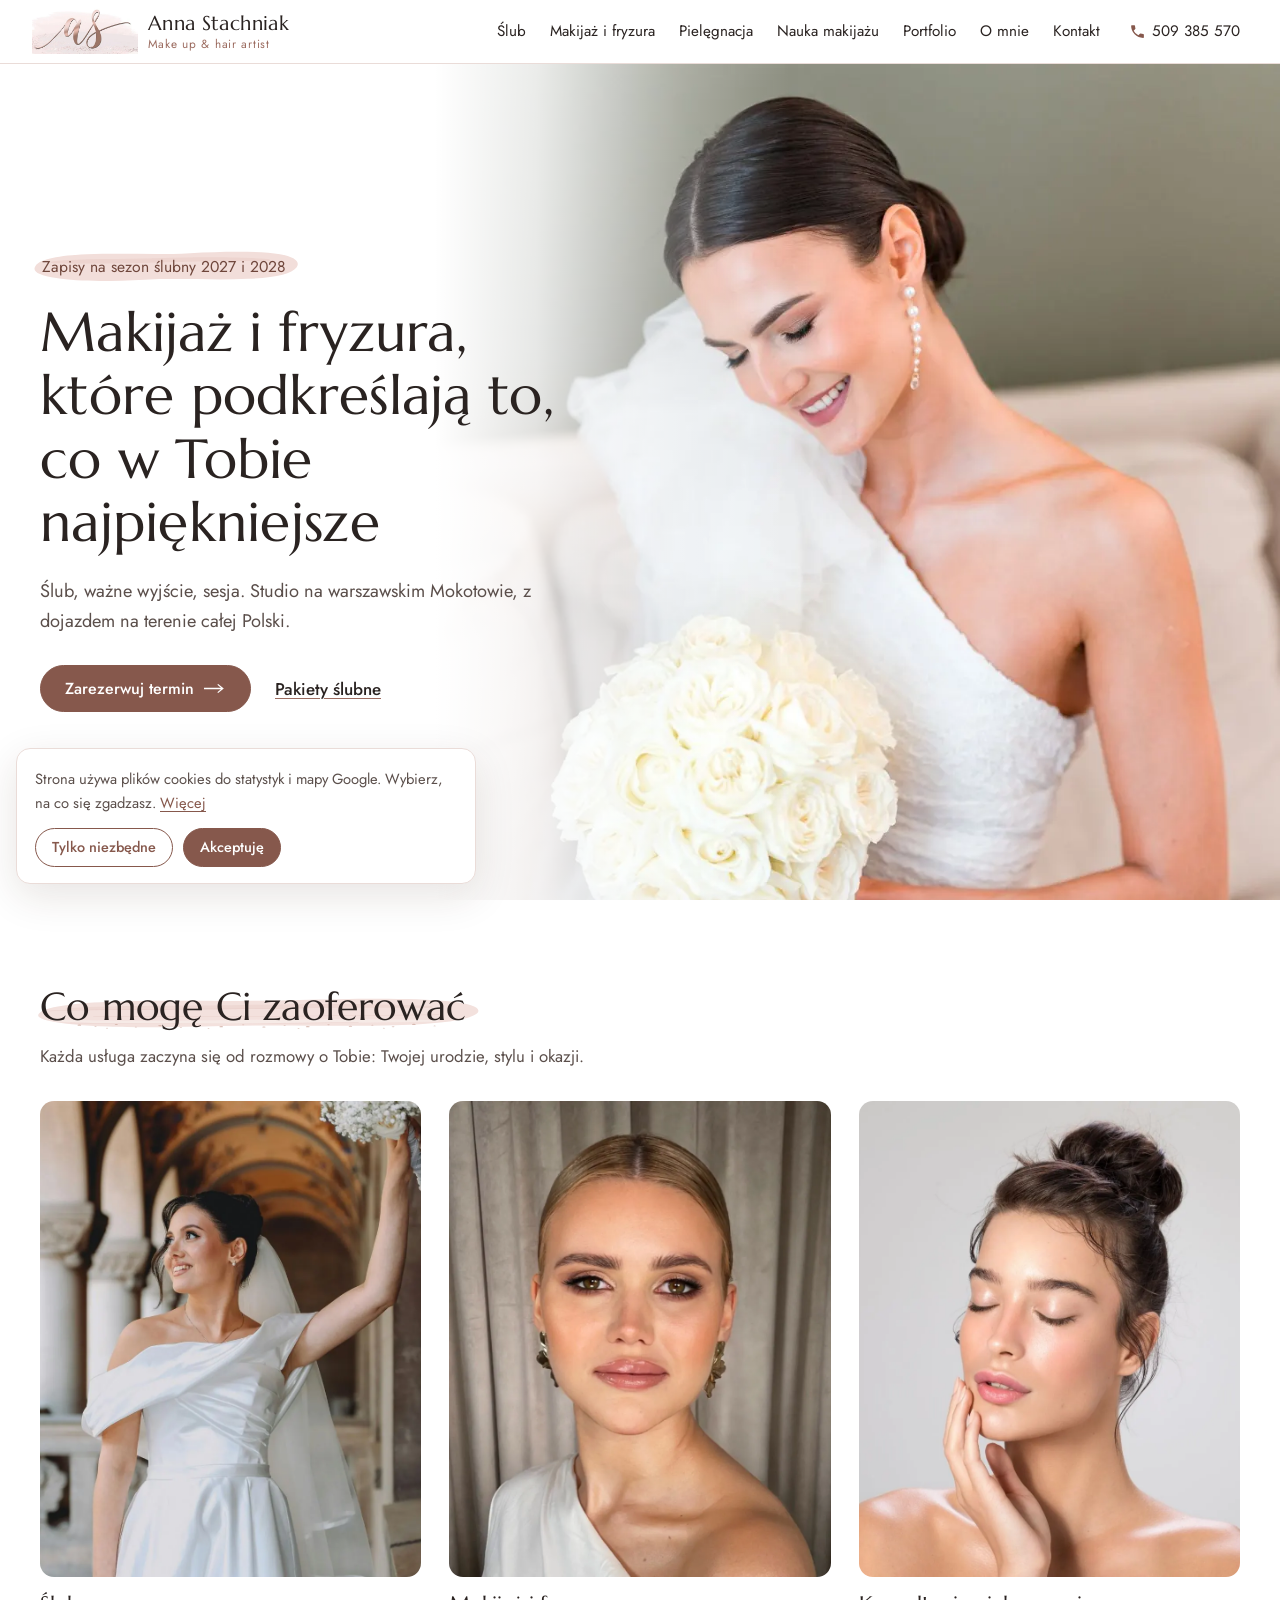
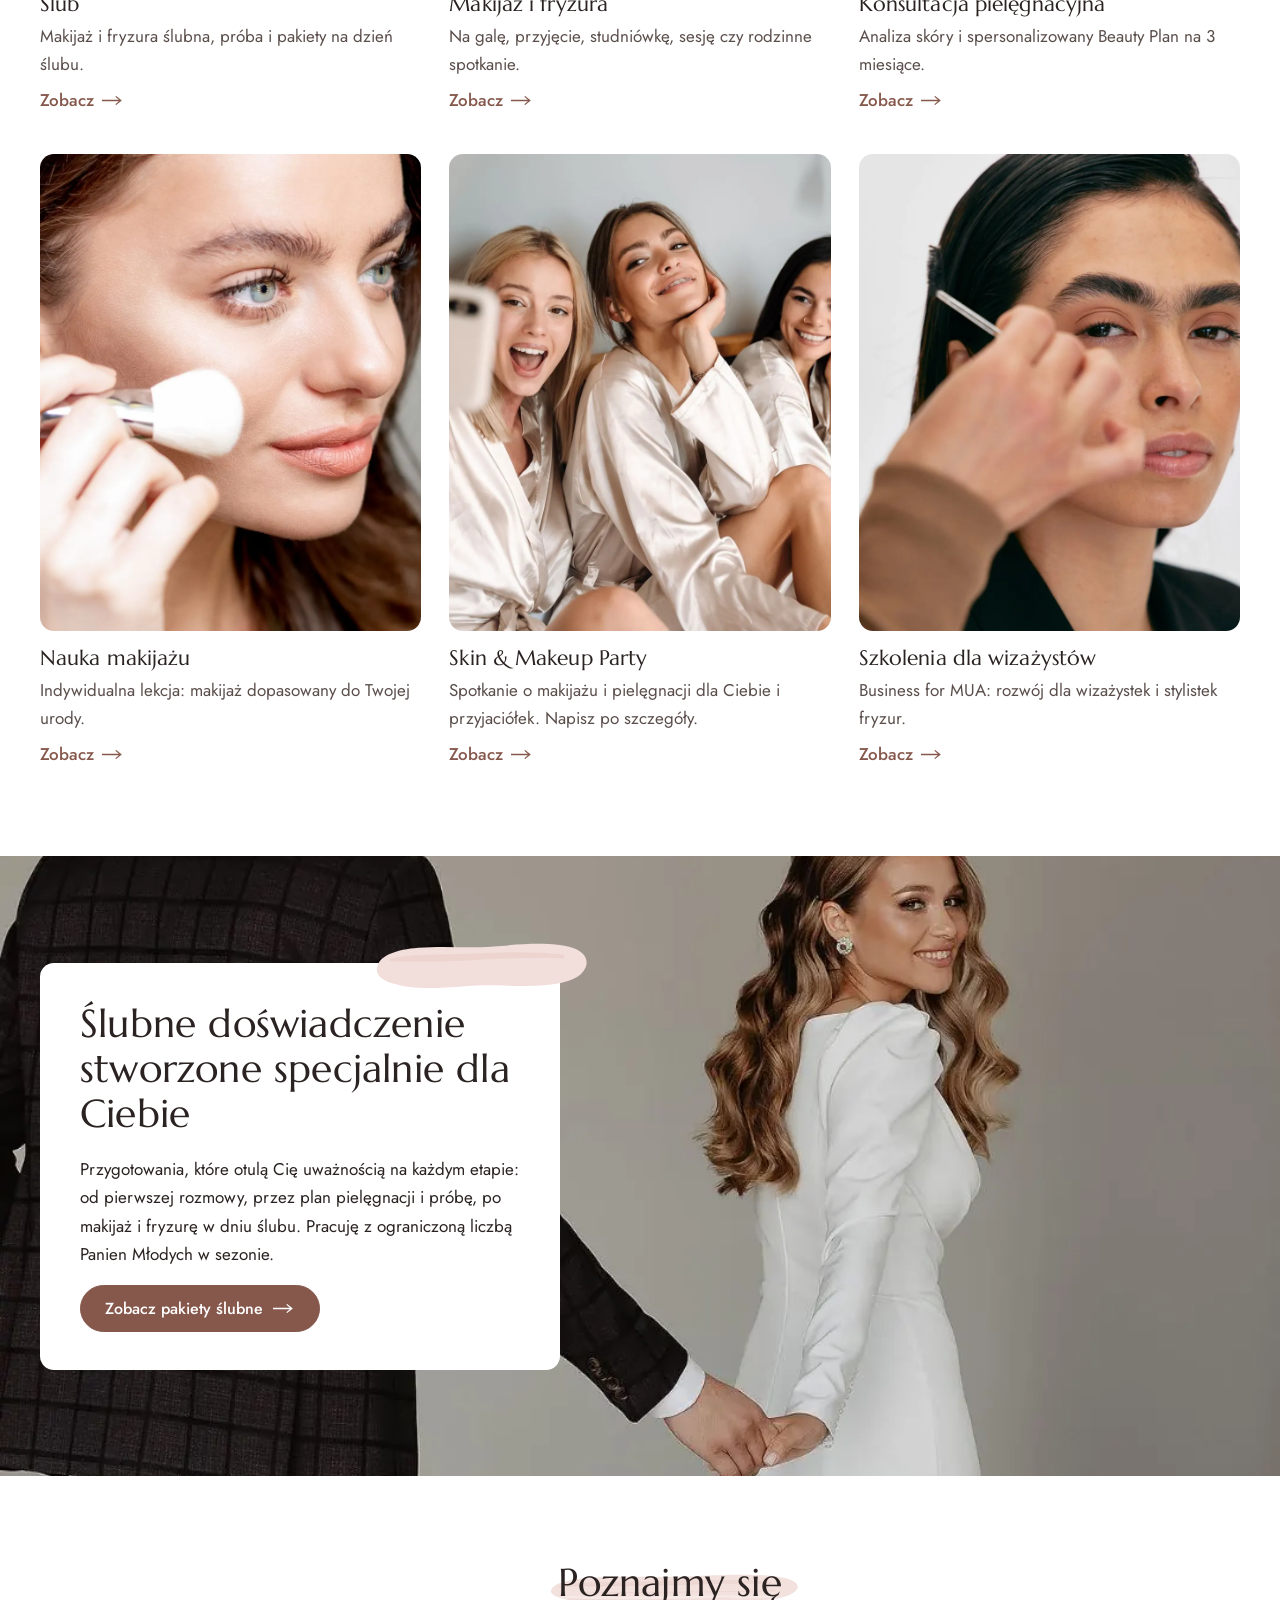
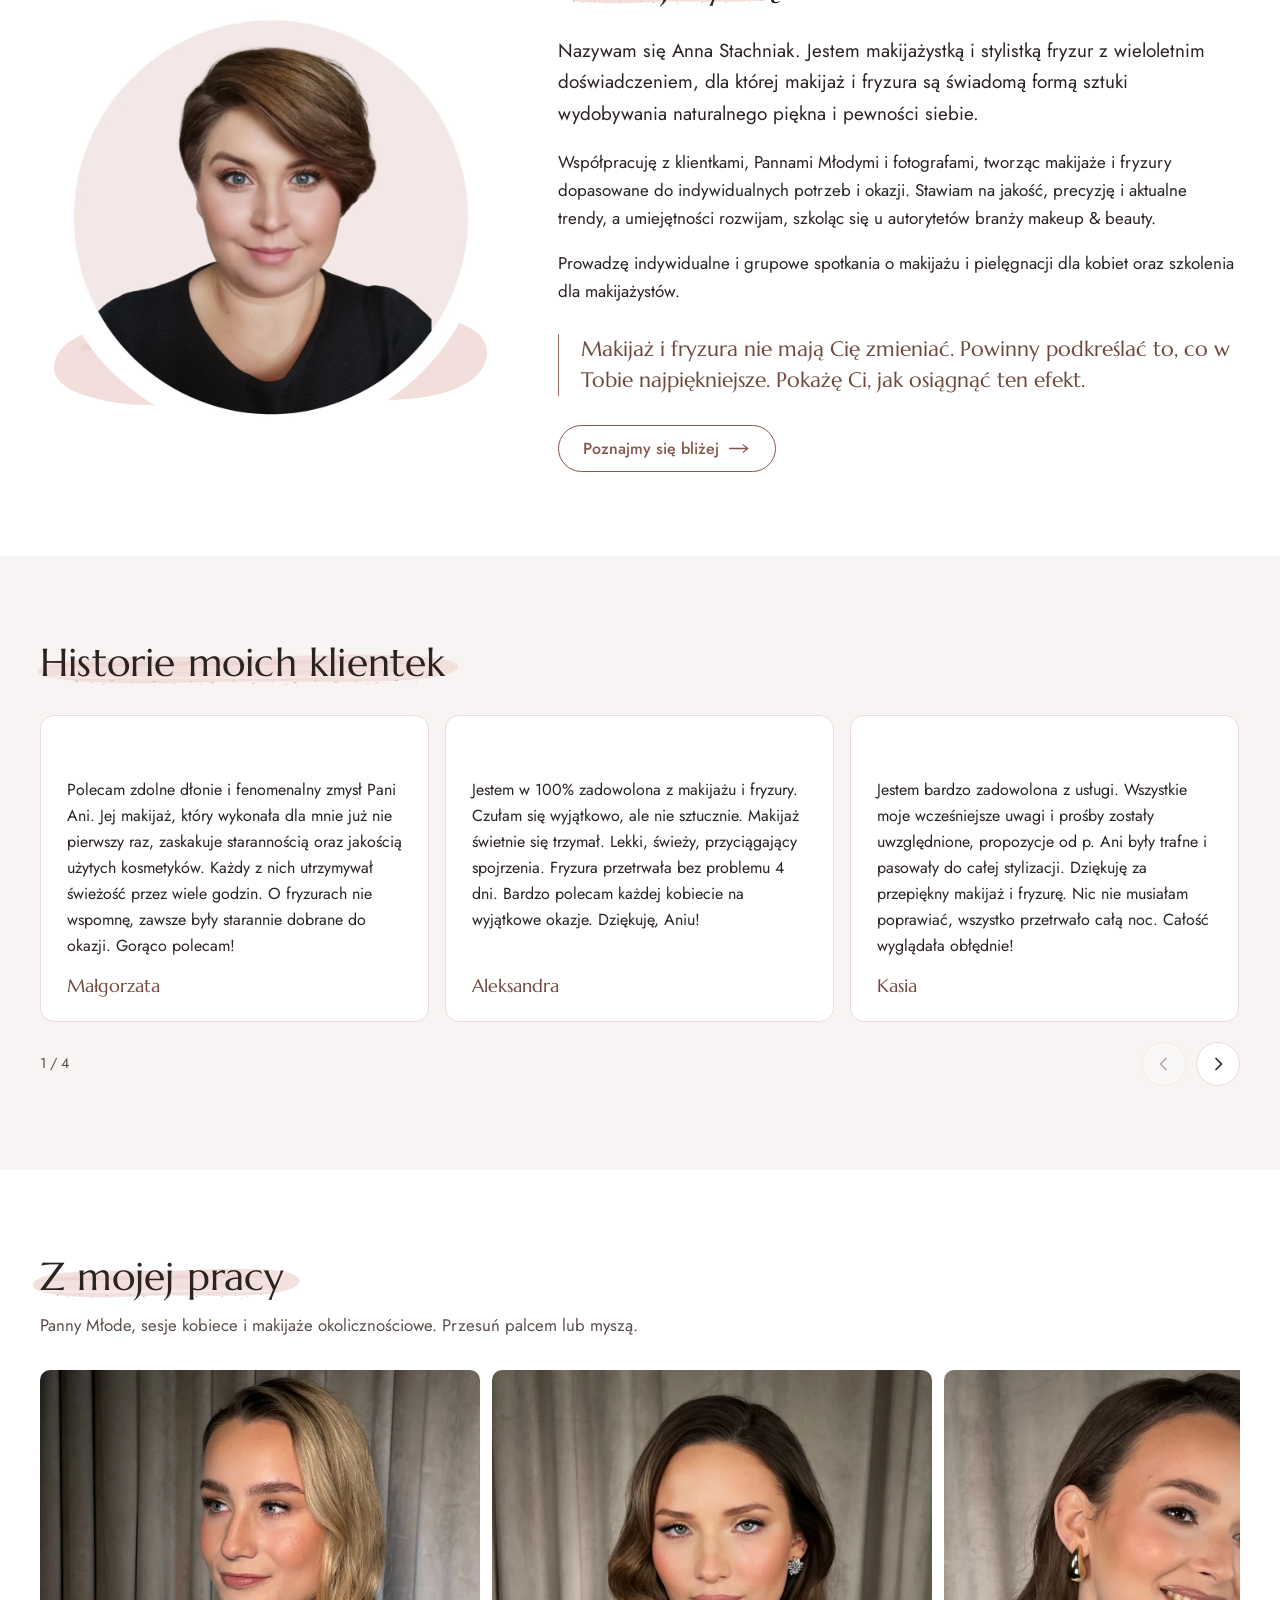
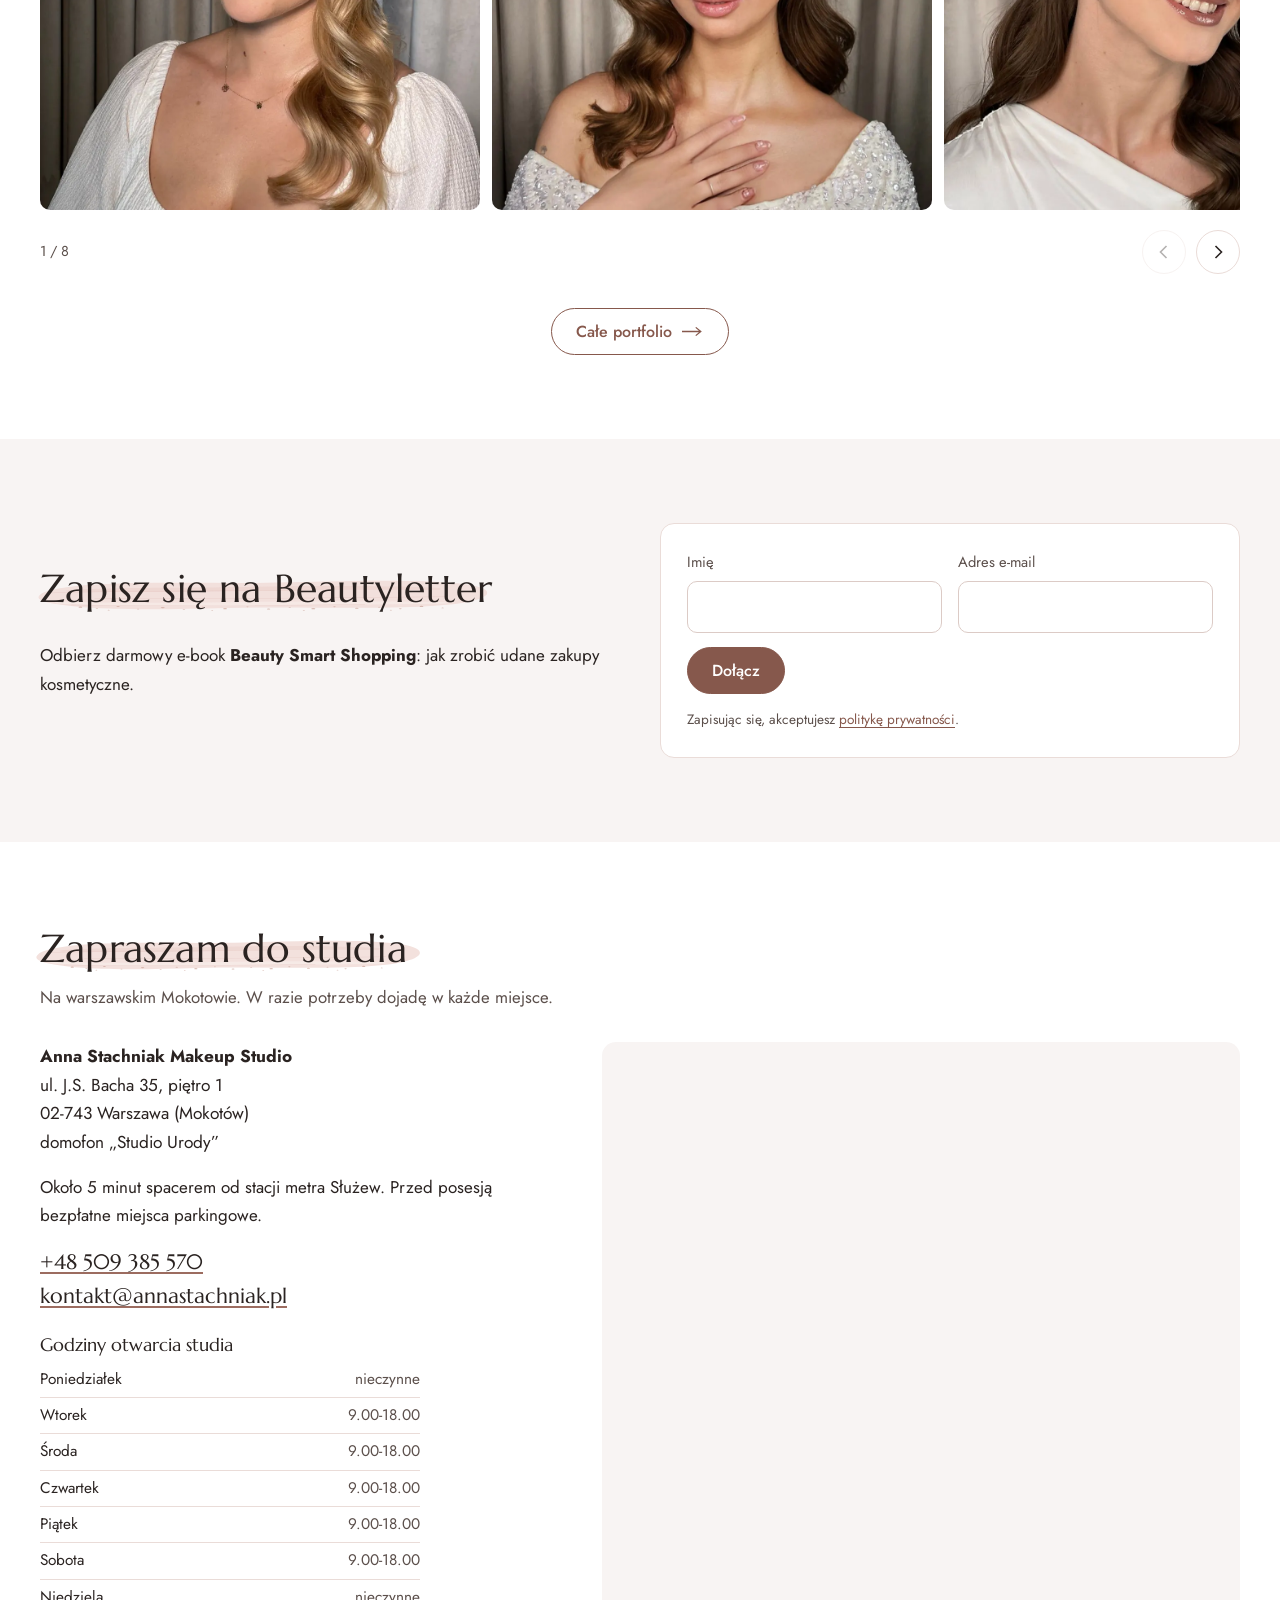
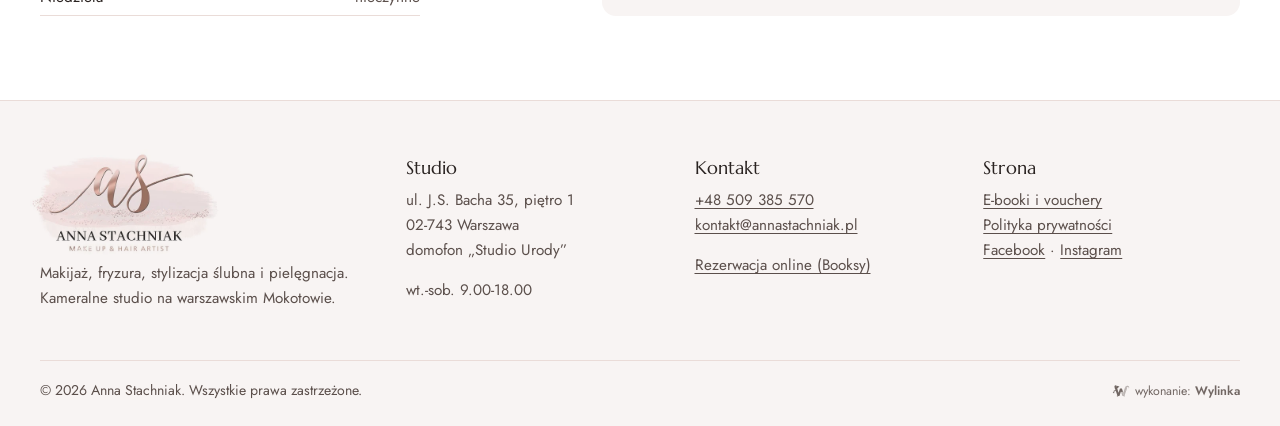
==== commit 644ea1eb: "Poprawki karuzel i smugi pod naglowkami" ====
--- a/index.html
+++ b/index.html
@@ -48,7 +48,7 @@
 </section>
 
 <section class="sekcja" id="oferta"><div class="wrap">
-<div class="glowa "><h2><span class="smuga-w"><svg class="smuga" viewBox="0 0 400 110" aria-hidden="true" focusable="false"><use href="img/motyw.svg#smuga"/></svg>Co mogę Ci zaoferować</span></h2><p class="sub">Każda usługa zaczyna się od rozmowy o Tobie: Twojej urodzie, stylu i okazji.</p></div>
+<div class="glowa "><h2><span class="smuga-w"><svg class="smuga" viewBox="0 0 400 110" preserveAspectRatio="none" aria-hidden="true" focusable="false"><use href="img/motyw.svg#smuga"/></svg>Co mogę Ci zaoferować</span></h2><p class="sub">Każda usługa zaczyna się od rozmowy o Tobie: Twojej urodzie, stylu i okazji.</p></div>
 <div class="karuzela k-kafle"><div class="tor" tabindex="0" role="region" aria-label="Oferta"><a class="kafel" href="slub.html"><figure><img src="img/5250cd_2026_01_11.webp" width="1080" height="1080" alt="Panna młoda w sukni pod arkadami" loading="lazy" decoding="async"></figure><h3>Ślub</h3><p>Makijaż i fryzura ślubna, próba i pakiety na dzień ślubu.</p><span class="wiecej">Zobacz<svg class="strz-i" viewBox="0 0 24 12" aria-hidden="true"><path d="M0 6h20M15 1.5 20.5 6 15 10.5" fill="none" stroke="currentColor" stroke-width="1.4"/></svg></span></a><a class="kafel" href="makijaz-i-fryzura.html"><figure><img src="img/84840c_2026_01_3.webp" width="1080" height="1080" alt="Makijaż wieczorowy i gładkie upięcie" loading="lazy" decoding="async"></figure><h3>Makijaż i fryzura</h3><p>Na galę, przyjęcie, studniówkę, sesję czy rodzinne spotkanie.</p><span class="wiecej">Zobacz<svg class="strz-i" viewBox="0 0 24 12" aria-hidden="true"><path d="M0 6h20M15 1.5 20.5 6 15 10.5" fill="none" stroke="currentColor" stroke-width="1.4"/></svg></span></a><a class="kafel" href="konsultacja-pielegnacyjna.html"><figure><img src="img/04ea63_2023_11_Anna-Stachniak-makijaz-i-fryzura-1.webp" width="1080" height="1080" alt="Kobieta z promienną cerą dotyka policzka" loading="lazy" decoding="async"></figure><h3>Konsultacja pielęgnacyjna</h3><p>Analiza skóry i spersonalizowany Beauty Plan na 3 miesiące.</p><span class="wiecej">Zobacz<svg class="strz-i" viewBox="0 0 24 12" aria-hidden="true"><path d="M0 6h20M15 1.5 20.5 6 15 10.5" fill="none" stroke="currentColor" stroke-width="1.4"/></svg></span></a><a class="kafel" href="nauka-makijazu.html"><figure><img src="img/860498_2026_01_73.webp" width="1080" height="1080" alt="Nakładanie pudru pędzlem" loading="lazy" decoding="async"></figure><h3>Nauka makijażu</h3><p>Indywidualna lekcja: makijaż dopasowany do Twojej urody.</p><span class="wiecej">Zobacz<svg class="strz-i" viewBox="0 0 24 12" aria-hidden="true"><path d="M0 6h20M15 1.5 20.5 6 15 10.5" fill="none" stroke="currentColor" stroke-width="1.4"/></svg></span></a><a class="kafel" href="kontakt.html#formularz"><figure><img src="img/d4dda2_2026_01_76.webp" width="1080" height="1080" alt="Trzy roześmiane kobiety w szlafrokach robią selfie" loading="lazy" decoding="async"></figure><h3>Skin & Makeup Party</h3><p>Spotkanie o makijażu i pielęgnacji dla Ciebie i przyjaciółek. Napisz po szczegóły.</p><span class="wiecej">Zobacz<svg class="strz-i" viewBox="0 0 24 12" aria-hidden="true"><path d="M0 6h20M15 1.5 20.5 6 15 10.5" fill="none" stroke="currentColor" stroke-width="1.4"/></svg></span></a><a class="kafel" href="https://businessformua.com/" rel="noopener"><figure><img src="img/6bdde3_2026_01_83.webp" width="1080" height="1080" alt="Wizażystka czesze brwi szczoteczką" loading="lazy" decoding="async"></figure><h3>Szkolenia dla wizażystów</h3><p>Business for MUA: rozwój dla wizażystek i stylistek fryzur.</p><span class="wiecej">Zobacz<svg class="strz-i" viewBox="0 0 24 12" aria-hidden="true"><path d="M0 6h20M15 1.5 20.5 6 15 10.5" fill="none" stroke="currentColor" stroke-width="1.4"/></svg></span></a></div><div class="nawig"><span class="licznik" aria-hidden="true"></span><button class="strz wstecz" type="button" aria-label="Poprzednie"><svg viewBox="0 0 16 16"><path d="M10.5 2 4.5 8l6 6"/></svg></button><button class="strz dalej" type="button" aria-label="Następne"><svg viewBox="0 0 16 16"><path d="M5.5 2l6 6-6 6"/></svg></button></div></div>
 </div></section>
 
@@ -64,7 +64,7 @@
 <section class="sekcja" id="o-mnie"><div class="wrap poznajmy">
 <figure class="portret"><img src="img/4a7f6d_2022_01_Anna-Stachniak-1.webp" width="1080" height="1080" alt="Anna Stachniak, wizażystka i stylistka fryzur" loading="lazy" decoding="async"></figure>
 <div>
-<div class="glowa "><h2><span class="smuga-w"><svg class="smuga" viewBox="0 0 400 110" aria-hidden="true" focusable="false"><use href="img/motyw.svg#smuga"/></svg>Poznajmy się</span></h2></div>
+<div class="glowa "><h2><span class="smuga-w"><svg class="smuga" viewBox="0 0 400 110" preserveAspectRatio="none" aria-hidden="true" focusable="false"><use href="img/motyw.svg#smuga"/></svg>Poznajmy się</span></h2></div>
 <p class="lead-m">Nazywam się Anna Stachniak. Jestem makijażystką i stylistką fryzur z wieloletnim doświadczeniem, dla której makijaż i fryzura są świadomą formą sztuki wydobywania naturalnego piękna i pewności siebie.</p>
 <p>Współpracuję z klientkami, Pannami Młodymi i fotografami, tworząc makijaże i fryzury dopasowane do indywidualnych potrzeb i okazji. Stawiam na jakość, precyzję i aktualne trendy, a umiejętności rozwijam, szkoląc się u autorytetów branży makeup &amp; beauty.</p>
 <p>Prowadzę indywidualne i grupowe spotkania o makijażu i pielęgnacji dla kobiet oraz szkolenia dla makijażystów.</p>
@@ -74,19 +74,19 @@
 </div></section>
 
 <section class="sekcja jasna" id="opinie"><div class="wrap">
-<div class="glowa "><h2><span class="smuga-w"><svg class="smuga" viewBox="0 0 400 110" aria-hidden="true" focusable="false"><use href="img/motyw.svg#smuga"/></svg>Historie moich klientek</span></h2></div>
+<div class="glowa "><h2><span class="smuga-w"><svg class="smuga" viewBox="0 0 400 110" preserveAspectRatio="none" aria-hidden="true" focusable="false"><use href="img/motyw.svg#smuga"/></svg>Historie moich klientek</span></h2></div>
 <div class="karuzela k-opinie"><div class="tor" tabindex="0" role="region" aria-label="Opinie klientek"><figure class="opinia"><span class="cudz" aria-hidden="true">„</span><blockquote>Polecam zdolne dłonie i fenomenalny zmysł Pani Ani. Jej makijaż, który wykonała dla mnie już nie pierwszy raz, zaskakuje starannością oraz jakością użytych kosmetyków. Każdy z nich utrzymywał świeżość przez wiele godzin. O fryzurach nie wspomnę, zawsze były starannie dobrane do okazji. Gorąco polecam!</blockquote><figcaption>Małgorzata</figcaption></figure><figure class="opinia"><span class="cudz" aria-hidden="true">„</span><blockquote>Jestem w 100% zadowolona z makijażu i fryzury. Czułam się wyjątkowo, ale nie sztucznie. Makijaż świetnie się trzymał. Lekki, świeży, przyciągający spojrzenia. Fryzura przetrwała bez problemu 4 dni. Bardzo polecam każdej kobiecie na wyjątkowe okazje. Dziękuję, Aniu!</blockquote><figcaption>Aleksandra</figcaption></figure><figure class="opinia"><span class="cudz" aria-hidden="true">„</span><blockquote>Jestem bardzo zadowolona z usługi. Wszystkie moje wcześniejsze uwagi i prośby zostały uwzględnione, propozycje od p. Ani były trafne i pasowały do całej stylizacji. Dziękuję za przepiękny makijaż i fryzurę. Nic nie musiałam poprawiać, wszystko przetrwało całą noc. Całość wyglądała obłędnie!</blockquote><figcaption>Kasia</figcaption></figure><figure class="opinia"><span class="cudz" aria-hidden="true">„</span><blockquote>Świetna, profesjonalna usługa: makijaże i fryzury do sesji biznesowej wykonane szybko, sprawnie i do tego bardzo ładnie, każdy dobrany indywidualnie do malowanej osoby. Nigdy nie widziałam, żeby ktoś w tak krótkim czasie był w stanie wykonać tak piękne makijaże i fryzury. Gorąco polecam p. Anię!</blockquote><figcaption>Monika</figcaption></figure></div><div class="nawig"><span class="licznik" aria-hidden="true"></span><button class="strz wstecz" type="button" aria-label="Poprzednie"><svg viewBox="0 0 16 16"><path d="M10.5 2 4.5 8l6 6"/></svg></button><button class="strz dalej" type="button" aria-label="Następne"><svg viewBox="0 0 16 16"><path d="M5.5 2l6 6-6 6"/></svg></button></div></div>
 </div></section>
 
 <section class="sekcja" id="portfolio-skrot"><div class="wrap">
-<div class="glowa "><h2><span class="smuga-w"><svg class="smuga" viewBox="0 0 400 110" aria-hidden="true" focusable="false"><use href="img/motyw.svg#smuga"/></svg>Z mojej pracy</span></h2><p class="sub">Panny Młode, sesje kobiece i makijaże okolicznościowe. Przesuń palcem lub myszą.</p></div>
+<div class="glowa "><h2><span class="smuga-w"><svg class="smuga" viewBox="0 0 400 110" preserveAspectRatio="none" aria-hidden="true" focusable="false"><use href="img/motyw.svg#smuga"/></svg>Z mojej pracy</span></h2><p class="sub">Panny Młode, sesje kobiece i makijaże okolicznościowe. Przesuń palcem lub myszą.</p></div>
 <div class="karuzela k-foto"><div class="tor" tabindex="0" role="region" aria-label="Zdjęcia z portfolio"><figure class="foto" style="aspect-ratio:1080/1080"><img src="img/2d2cc6_2026_01_16.webp" width="1080" height="1080" alt="Makijaż i fale na długich włosach" loading="lazy" decoding="async"></figure><figure class="foto" style="aspect-ratio:1080/1080"><img src="img/318553_2026_01_21.webp" width="1080" height="1080" alt="Panna młoda z falami i delikatnym makijażem" loading="lazy" decoding="async"></figure><figure class="foto" style="aspect-ratio:1080/1080"><img src="img/b1f1e5_2026_01_9.webp" width="1080" height="1080" alt="Rozświetlony makijaż i upięcie" loading="lazy" decoding="async"></figure><figure class="foto" style="aspect-ratio:1080/1080"><img src="img/ef9462_2026_01_5.webp" width="1080" height="1080" alt="Panna młoda w sukni z bufiastymi rękawami" loading="lazy" decoding="async"></figure><figure class="foto" style="aspect-ratio:1080/1080"><img src="img/0ae4c4_2026_01_12.webp" width="1080" height="1080" alt="Klasyczne fale i makijaż dzienny" loading="lazy" decoding="async"></figure><figure class="foto" style="aspect-ratio:1080/1080"><img src="img/9f9741_2026_01_15.webp" width="1080" height="1080" alt="Miękki makijaż i fale" loading="lazy" decoding="async"></figure><figure class="foto" style="aspect-ratio:1080/1080"><img src="img/fd767a_2026_01_4.webp" width="1080" height="1080" alt="Makijaż wieczorowy z gładkim upięciem" loading="lazy" decoding="async"></figure><figure class="foto" style="aspect-ratio:1080/1080"><img src="img/bb076a_2026_01_6.webp" width="1080" height="1080" alt="Makijaż i fryzura do błyszczącej kreacji" loading="lazy" decoding="async"></figure></div><div class="nawig"><span class="licznik" aria-hidden="true"></span><button class="strz wstecz" type="button" aria-label="Poprzednie"><svg viewBox="0 0 16 16"><path d="M10.5 2 4.5 8l6 6"/></svg></button><button class="strz dalej" type="button" aria-label="Następne"><svg viewBox="0 0 16 16"><path d="M5.5 2l6 6-6 6"/></svg></button></div></div>
 <div class="cta-c"><a class="btn btn-jasny" href="portfolio.html">Całe portfolio<svg class="strz-i" viewBox="0 0 24 12" aria-hidden="true"><path d="M0 6h20M15 1.5 20.5 6 15 10.5" fill="none" stroke="currentColor" stroke-width="1.4"/></svg></a></div>
 </div></section>
 
 <section class="sekcja jasna" id="beautyletter"><div class="wrap bl">
 <div>
-<div class="glowa "><h2><span class="smuga-w"><svg class="smuga" viewBox="0 0 400 110" aria-hidden="true" focusable="false"><use href="img/motyw.svg#smuga"/></svg>Zapisz się na Beautyletter</span></h2></div>
+<div class="glowa "><h2><span class="smuga-w"><svg class="smuga" viewBox="0 0 400 110" preserveAspectRatio="none" aria-hidden="true" focusable="false"><use href="img/motyw.svg#smuga"/></svg>Zapisz się na Beautyletter</span></h2></div>
 <p>Odbierz darmowy e-book <b>Beauty Smart Shopping</b>: jak zrobić udane zakupy kosmetyczne.</p>
 </div>
 <form class="formularz f-bl" data-pokaz novalidate>
@@ -99,7 +99,7 @@
 </div></section>
 
 <section class="sekcja" id="kontakt"><div class="wrap">
-<div class="glowa "><h2><span class="smuga-w"><svg class="smuga" viewBox="0 0 400 110" aria-hidden="true" focusable="false"><use href="img/motyw.svg#smuga"/></svg>Zapraszam do studia</span></h2><p class="sub">Na warszawskim Mokotowie. W razie potrzeby dojadę w każde miejsce.</p></div>
+<div class="glowa "><h2><span class="smuga-w"><svg class="smuga" viewBox="0 0 400 110" preserveAspectRatio="none" aria-hidden="true" focusable="false"><use href="img/motyw.svg#smuga"/></svg>Zapraszam do studia</span></h2><p class="sub">Na warszawskim Mokotowie. W razie potrzeby dojadę w każde miejsce.</p></div>
 <div class="kontakt-grid">
 <div class="kontakt-dane">
 <p class="adres"><b>Anna Stachniak Makeup Studio</b><br>ul. J.S. Bacha 35, piętro 1<br>02-743 Warszawa (Mokotów)<br>domofon „Studio Urody”</p>
--- a/style.css
+++ b/style.css
@@ -182,7 +182,7 @@
 .strz svg{width:16px;height:16px;fill:none;stroke:var(--ink);stroke-width:1.6}
 
 /* kafle oferty */
-.k-kafle .tor{grid-auto-columns:minmax(0,78%)}
+.k-kafle .tor{grid-auto-columns:78%}
 .kafel{display:block;text-decoration:none;color:var(--ink)}
 .kafel figure{margin:0 0 14px;overflow:hidden;border-radius:var(--r)}
 .kafel img{width:100%;aspect-ratio:4/5;object-fit:cover;transition:transform .6s cubic-bezier(.2,.7,.2,1)}
@@ -192,7 +192,7 @@
 .kafel:hover h3::before{opacity:1}
 .kafel p{color:var(--ink2);margin-bottom:.5em}
 .wiecej{display:inline-flex;align-items:center;gap:8px;color:var(--rose-d);font-weight:500}
-@media (min-width:640px){.k-kafle .tor{grid-auto-columns:minmax(0,calc(50% - 8px))}}
+@media (min-width:640px){.k-kafle .tor{grid-auto-columns:calc(50% - 8px)}}
 @media (min-width:980px){.k-kafle .tor{grid-auto-flow:row;grid-template-columns:repeat(3,minmax(0,1fr));gap:40px 28px;overflow:visible;cursor:auto}.k-kafle .nawig{display:none}}
 
 /* galerie zdjęć: naturalne proporcje, nic nie ucięte */
@@ -232,12 +232,12 @@
 }
 
 /* opinie */
-.k-opinie .tor{grid-auto-columns:minmax(0,86%)}
-@media (min-width:700px){.k-opinie .tor{grid-auto-columns:minmax(0,calc(50% - 8px))}}
-@media (min-width:1100px){.k-opinie .tor{grid-auto-columns:minmax(0,calc(33.333% - 11px))}}
+.k-opinie .tor{grid-auto-columns:86%}
+@media (min-width:700px){.k-opinie .tor{grid-auto-columns:calc(50% - 8px)}}
+@media (min-width:1100px){.k-opinie .tor{grid-auto-columns:calc(33.333% - 11px)}}
 .opinia{margin:0;background:#fff;border:1px solid var(--line);border-radius:var(--r);padding:28px 26px 24px;display:flex;flex-direction:column}
 .sekcja:not(.jasna) .opinia{background:var(--jasne);border-color:transparent}
-.cudz{font:400 3.4rem/0.6 var(--serif);color:var(--rose);height:.5em;display:block;margin-bottom:6px}
+.cudz{font:400 3.4rem/1 var(--serif);color:var(--rose);height:.42em;display:block;margin-bottom:10px;overflow:hidden}
 .opinia blockquote{margin:0 0 16px;font-size:1rem;line-height:1.62;color:var(--ink);flex:1}
 .opinia figcaption{font:400 1.1rem var(--serif);color:var(--rose-dd)}
 .zrodlo{font-size:.9rem;color:var(--ink2);margin-top:14px}
